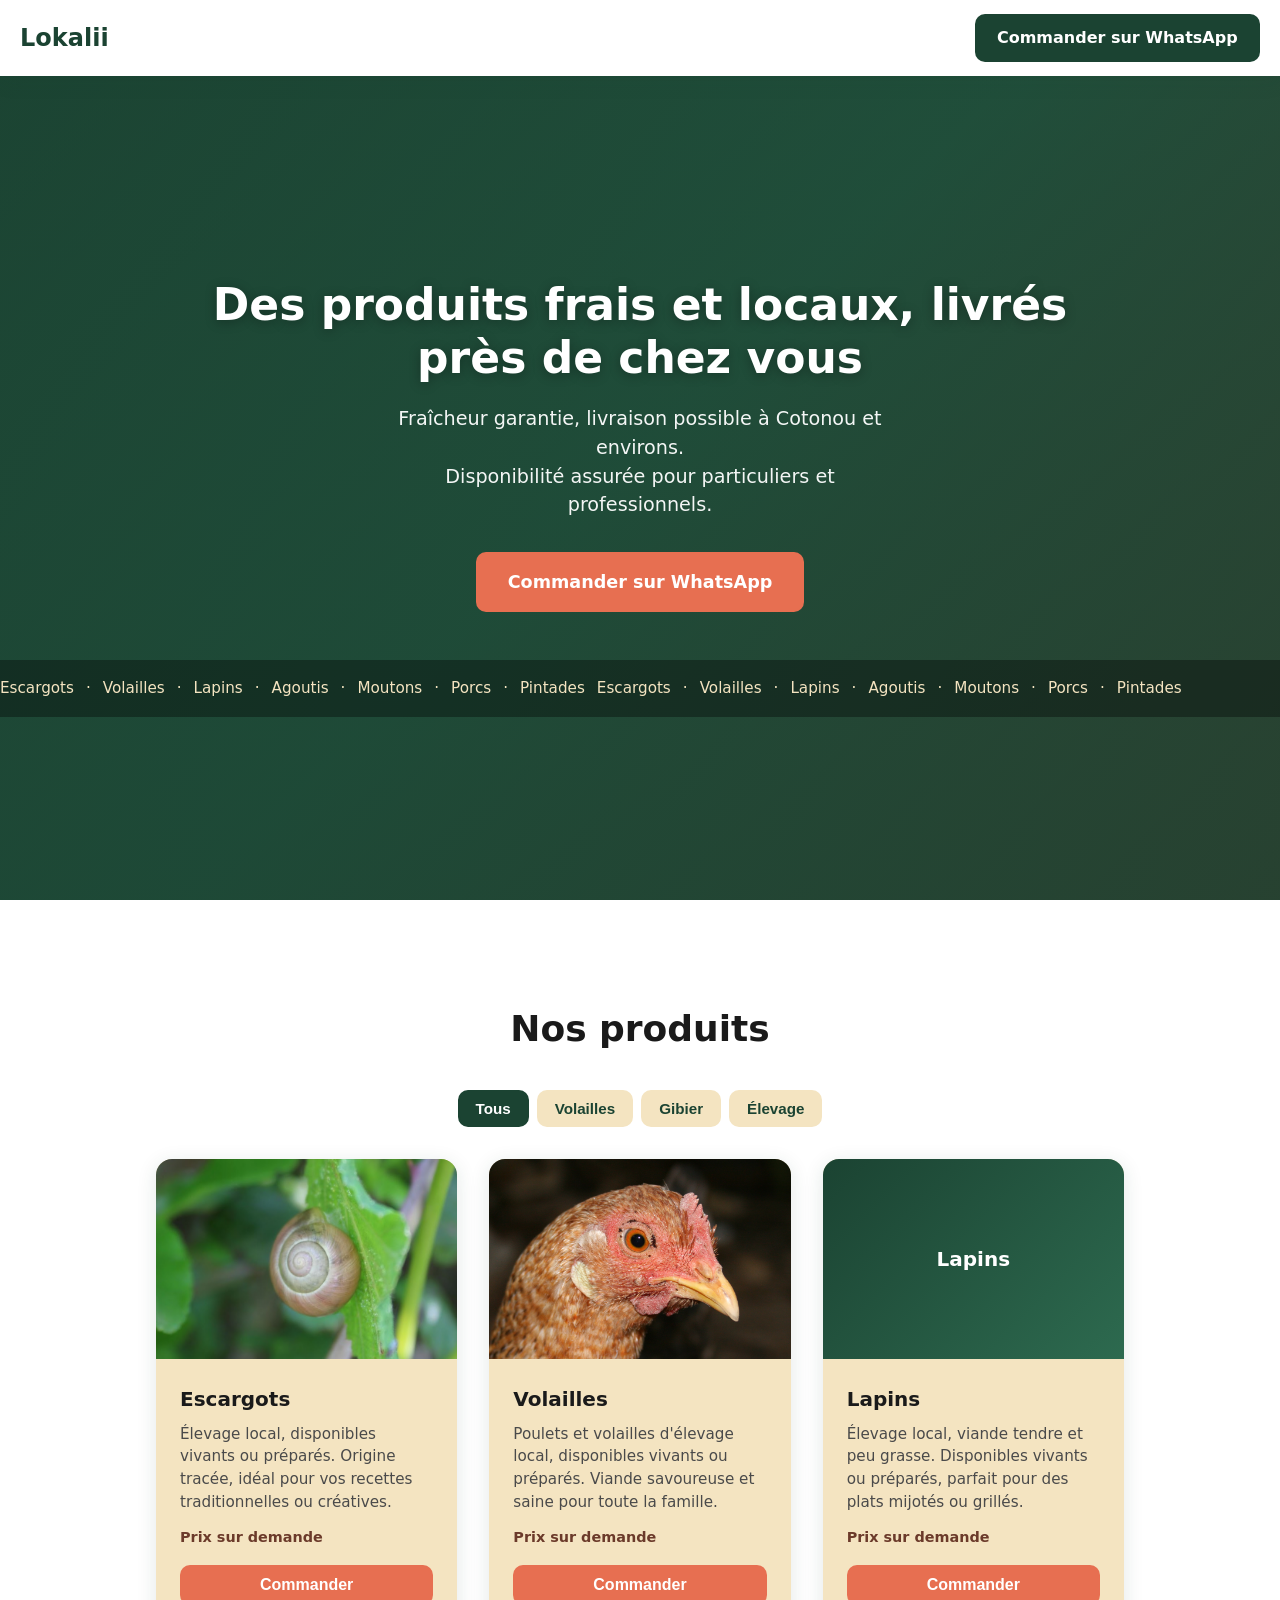
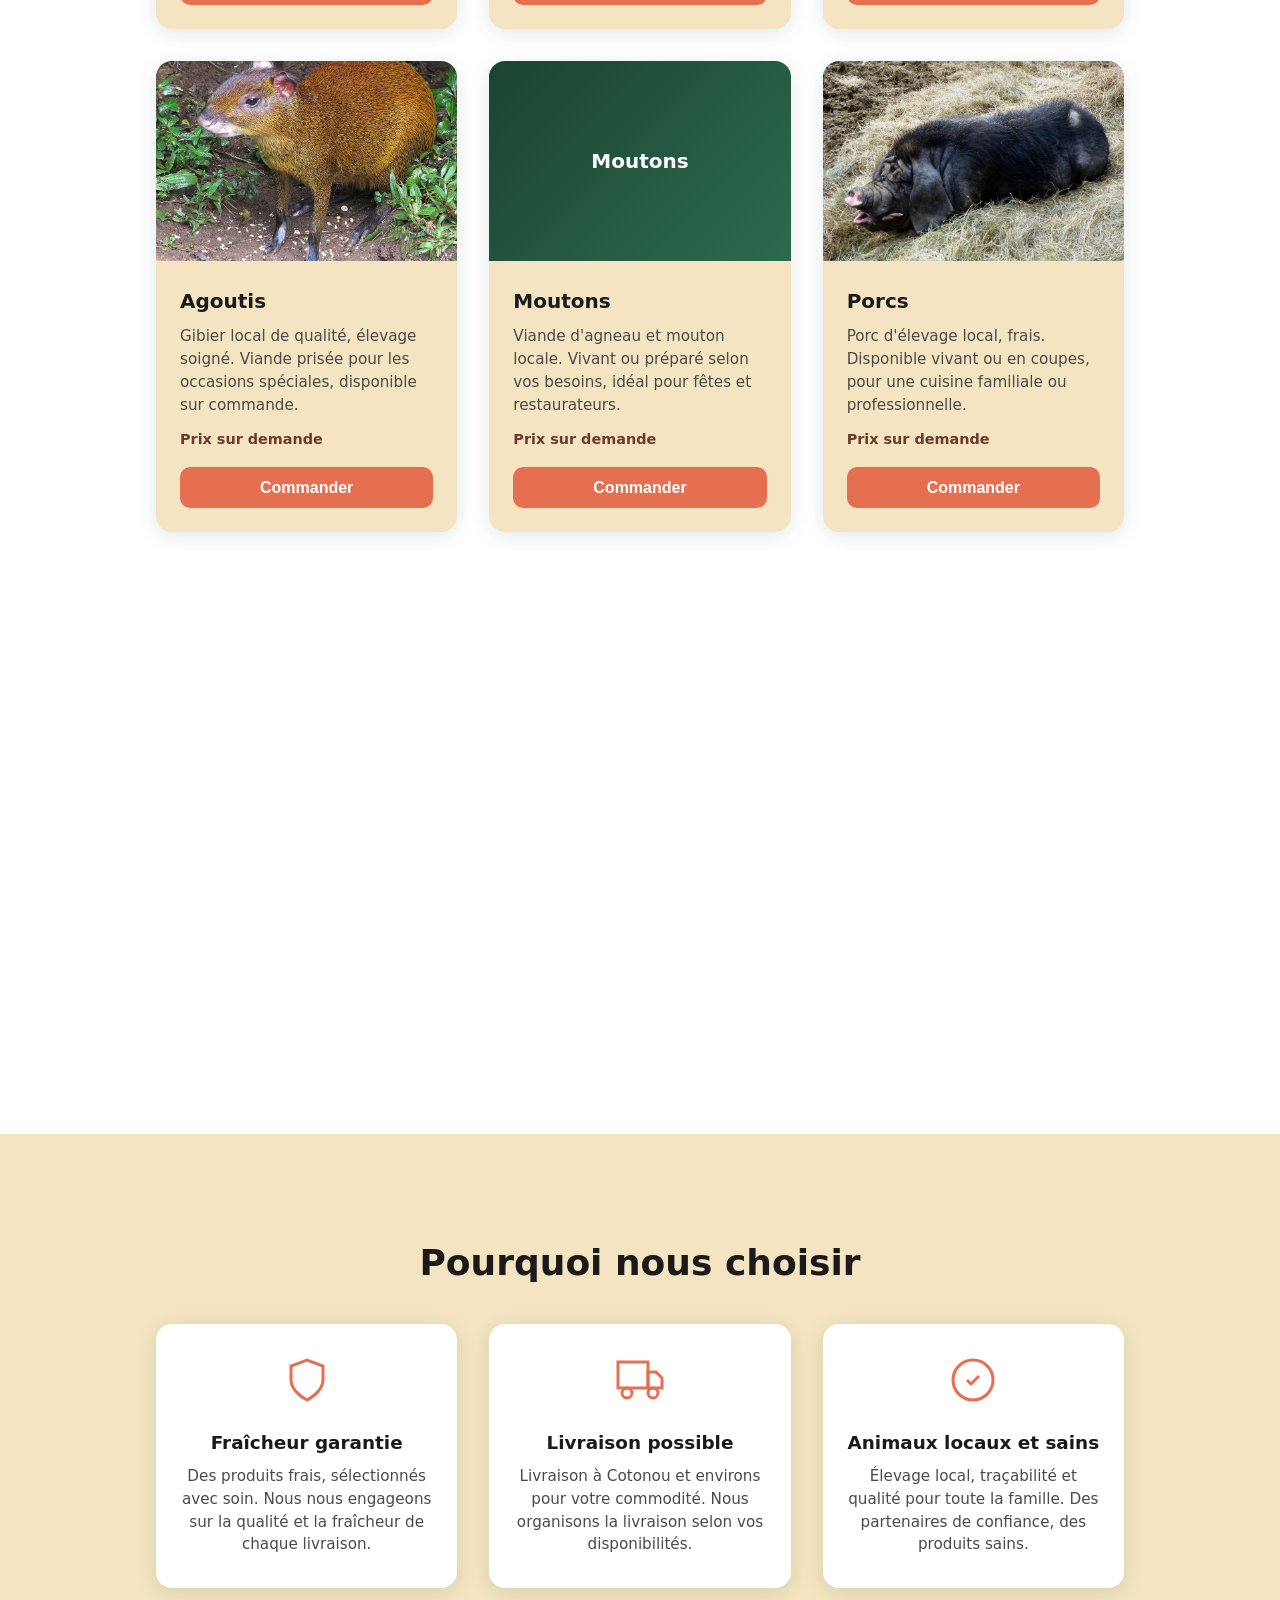
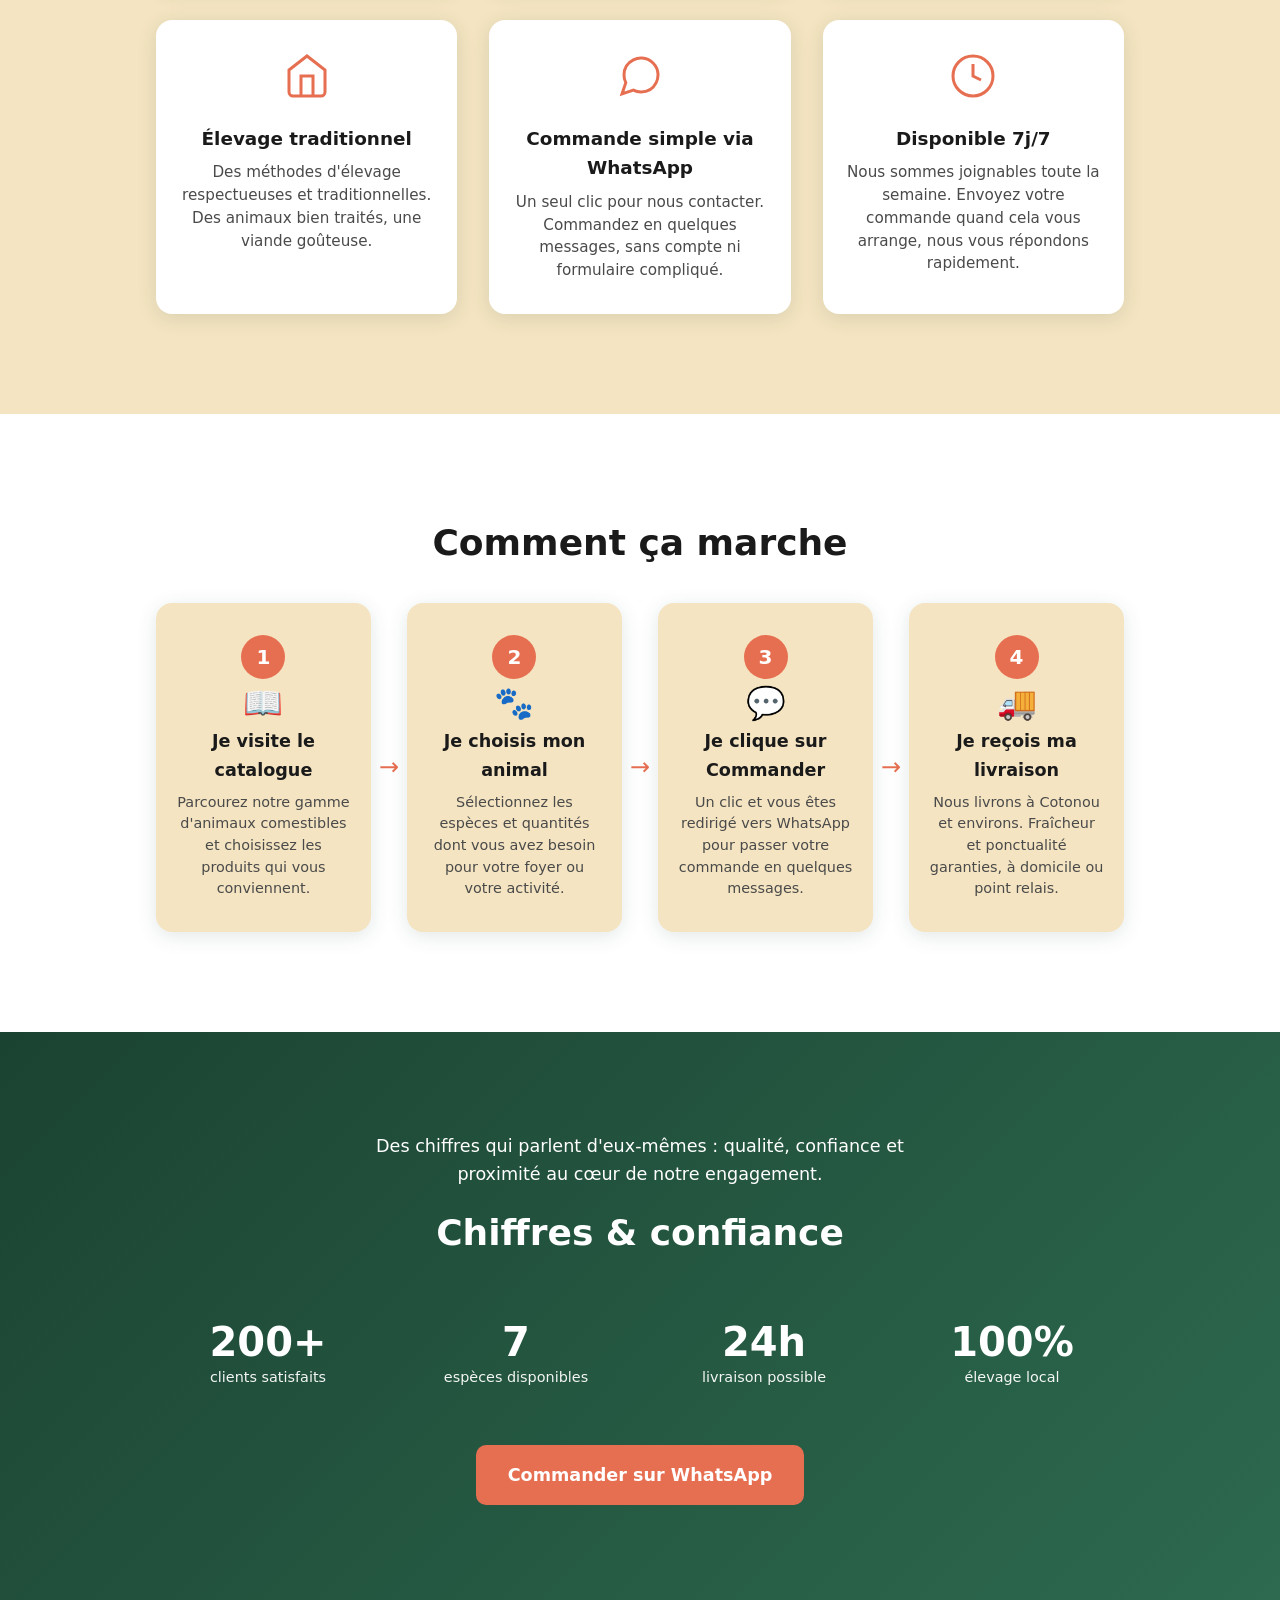
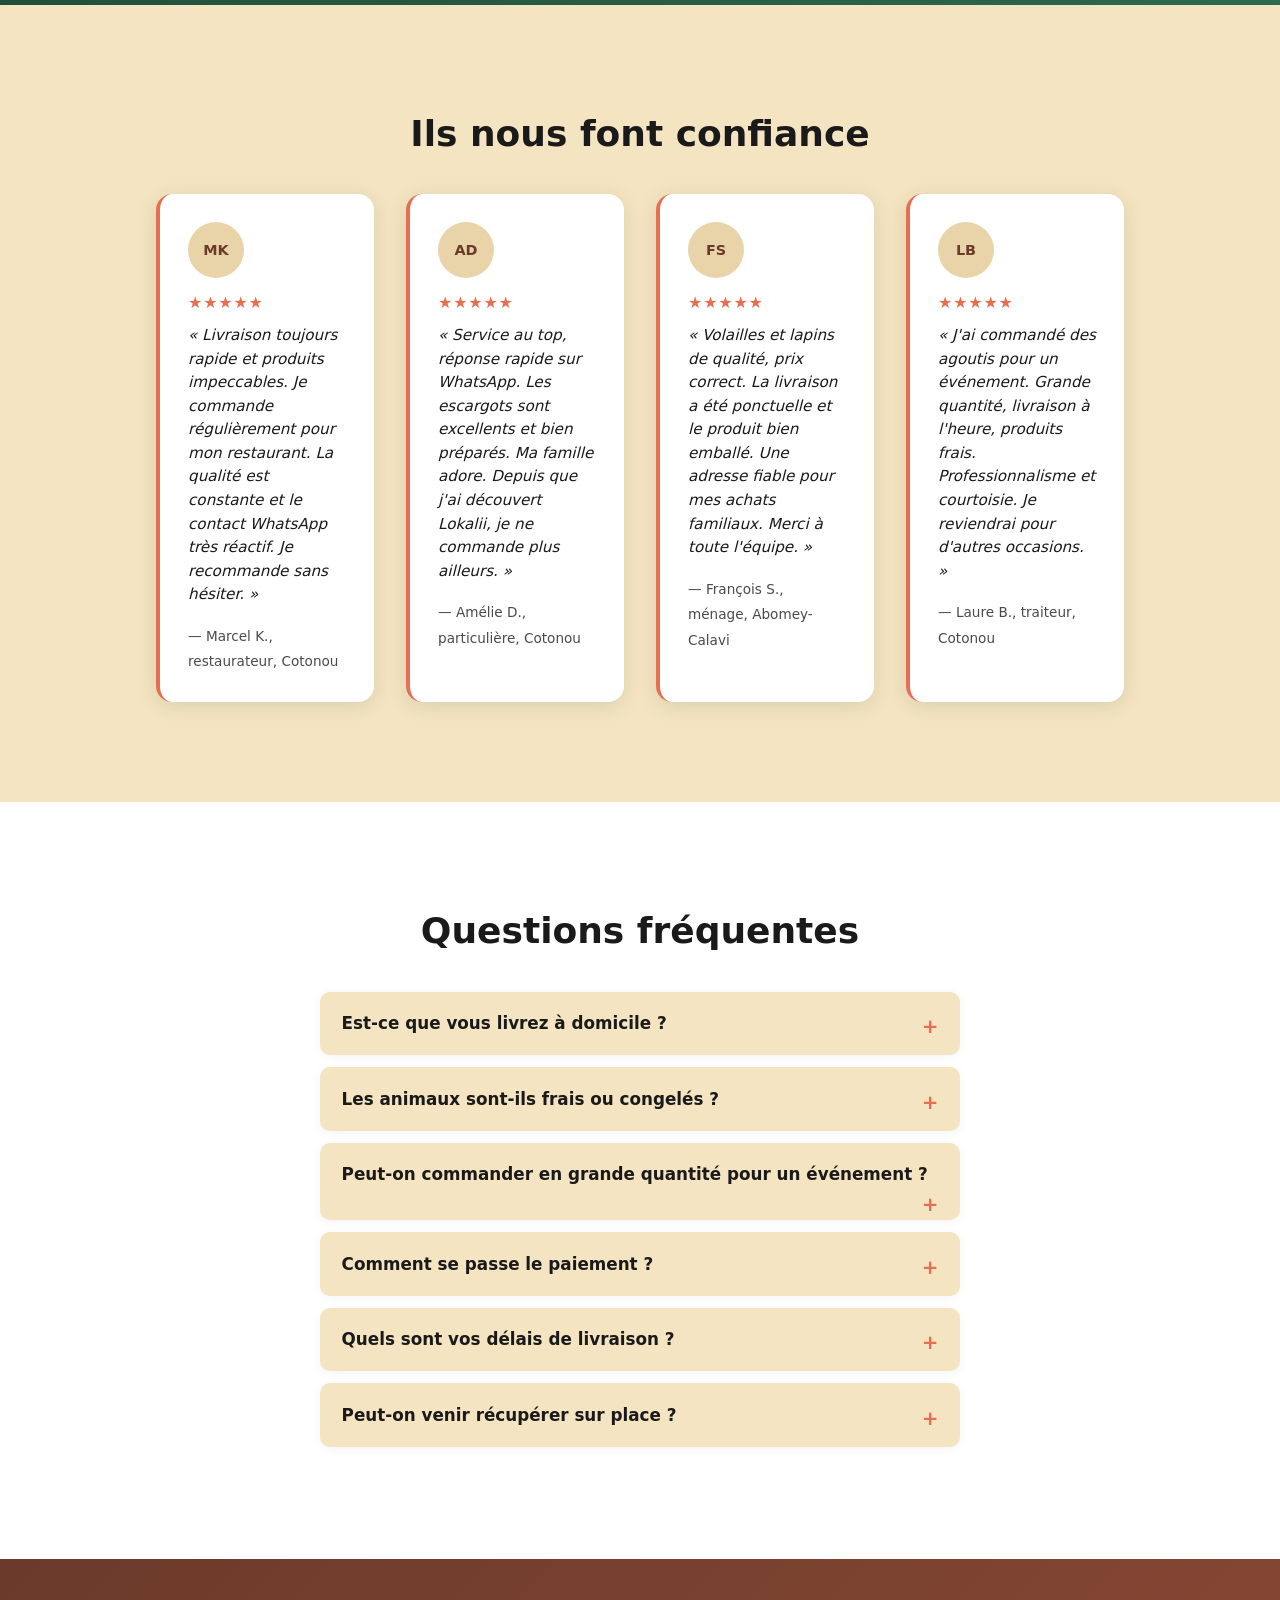
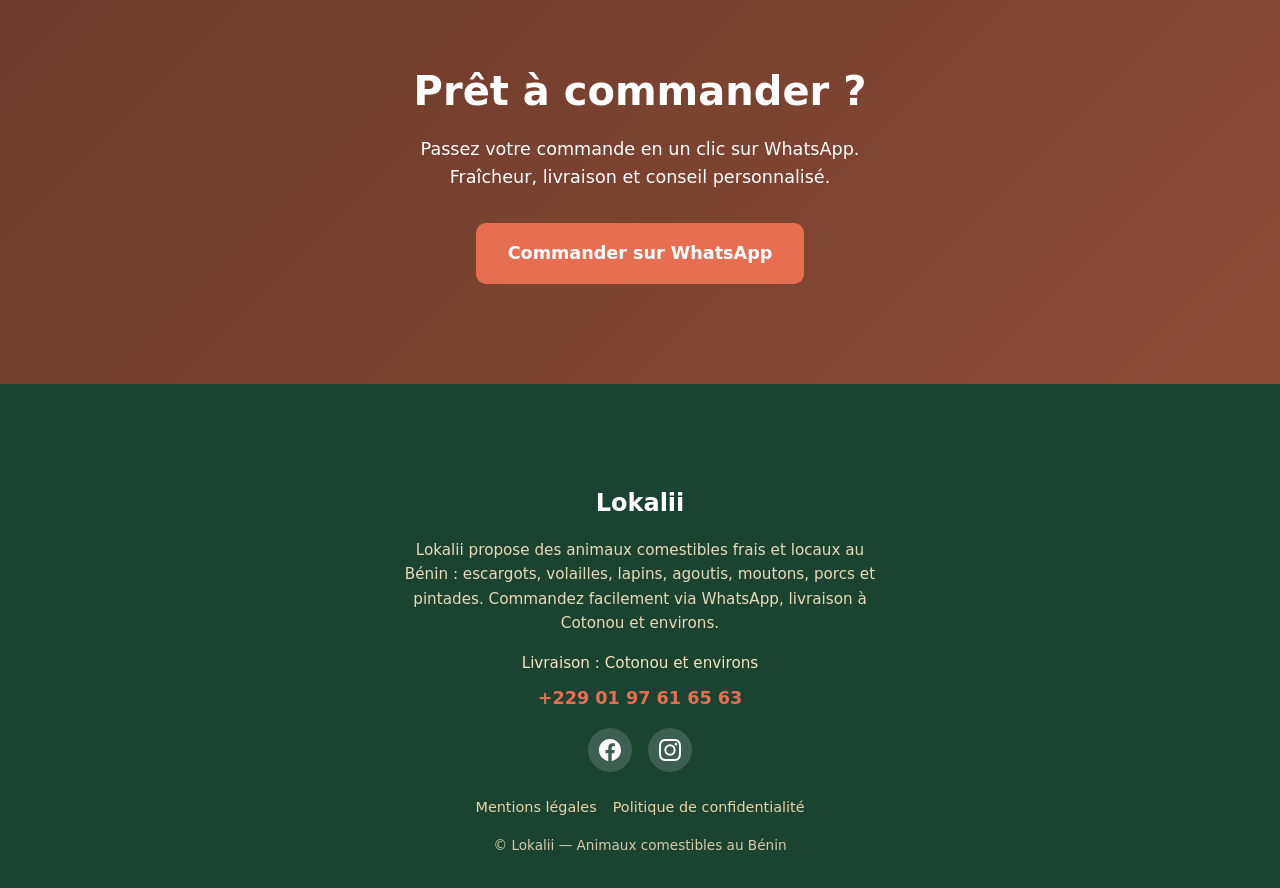
==== index.html @ f052f803 "premier commit" ====
<!DOCTYPE html>
<html lang="fr">
<head>
  <meta charset="UTF-8">
  <meta name="viewport" content="width=device-width, initial-scale=1.0">
  <meta name="description" content="Lokalii — Animaux comestibles frais au Bénin. Escargots, volailles, lapins, agoutis et plus. Livraison Cotonou et environs. Commandez sur WhatsApp.">
  <title>Lokalii — Animaux comestibles au Bénin</title>
  <link rel="stylesheet" href="style.css">
</head>
<body>
  <header class="navbar" id="navbar">
    <a href="index.html" class="navbar__logo">Lokalii</a>
    <a href="#" class="navbar__cta btn btn--whatsapp" id="nav-whatsapp" aria-label="Commander sur WhatsApp">Commander sur WhatsApp</a>
  </header>

  <main>
    <section class="hero" id="hero">
      <div class="hero__bg" aria-hidden="true"></div>
      <div class="hero__overlay"></div>
      <div class="hero__content container">
        <h1 class="hero__title">Des produits frais et locaux, livrés près de chez vous</h1>
        <p class="hero__subtitle">Fraîcheur garantie, livraison possible à Cotonou et environs.<br>Disponibilité assurée pour particuliers et professionnels.</p>
        <a href="#" class="btn btn--primary btn--large" id="hero-whatsapp">Commander sur WhatsApp</a>
      </div>
      <div class="hero__marquee-wrap">
        <div class="hero__marquee" aria-hidden="true">
          <span>Escargots</span><span>·</span><span>Volailles</span><span>·</span><span>Lapins</span><span>·</span><span>Agoutis</span><span>·</span><span>Moutons</span><span>·</span><span>Porcs</span><span>·</span><span>Pintades</span>
          <span>Escargots</span><span>·</span><span>Volailles</span><span>·</span><span>Lapins</span><span>·</span><span>Agoutis</span><span>·</span><span>Moutons</span><span>·</span><span>Porcs</span><span>·</span><span>Pintades</span>
        </div>
      </div>
    </section>

    <section class="products section" id="products">
      <div class="container">
        <h2 class="section-title reveal">Nos produits</h2>
        <div class="products__filters reveal">
          <button type="button" class="products__filter is-active" data-filter="tous">Tous</button>
          <button type="button" class="products__filter" data-filter="volailles">Volailles</button>
          <button type="button" class="products__filter" data-filter="gibier">Gibier</button>
          <button type="button" class="products__filter" data-filter="elevage">Élevage</button>
        </div>
        <div class="products__grid">
          <article class="product-card reveal" data-product="Escargots" data-category="elevage">
            <div class="product-card__img-wrap">
              <img src="images/escargots.jpg" alt="Escargots" class="product-card__img" onerror="this.style.display='none'; this.nextElementSibling?.classList.add('is-visible');">
              <div class="product-card__img-fallback">Escargots</div>
            </div>
            <div class="product-card__body">
              <h3 class="product-card__name">Escargots</h3>
              <p class="product-card__desc">Élevage local, disponibles vivants ou préparés. Origine tracée, idéal pour vos recettes traditionnelles ou créatives.</p>
              <p class="product-card__price">Prix sur demande</p>
              <button type="button" class="btn btn--primary product-card__btn js-commander">Commander</button>
            </div>
          </article>
          <article class="product-card reveal" data-product="Volailles" data-category="volailles">
            <div class="product-card__img-wrap">
              <img src="images/volailles.jpg" alt="Volailles" class="product-card__img" onerror="this.style.display='none'; this.nextElementSibling?.classList.add('is-visible');">
              <div class="product-card__img-fallback">Volailles</div>
            </div>
            <div class="product-card__body">
              <h3 class="product-card__name">Volailles</h3>
              <p class="product-card__desc">Poulets et volailles d'élevage local, disponibles vivants ou préparés. Viande savoureuse et saine pour toute la famille.</p>
              <p class="product-card__price">Prix sur demande</p>
              <button type="button" class="btn btn--primary product-card__btn js-commander">Commander</button>
            </div>
          </article>
          <article class="product-card reveal" data-product="Lapins" data-category="elevage">
            <div class="product-card__img-wrap">
              <img src="images/lapins.jpg" alt="Lapins" class="product-card__img" onerror="this.style.display='none'; this.nextElementSibling?.classList.add('is-visible');">
              <div class="product-card__img-fallback">Lapins</div>
            </div>
            <div class="product-card__body">
              <h3 class="product-card__name">Lapins</h3>
              <p class="product-card__desc">Élevage local, viande tendre et peu grasse. Disponibles vivants ou préparés, parfait pour des plats mijotés ou grillés.</p>
              <p class="product-card__price">Prix sur demande</p>
              <button type="button" class="btn btn--primary product-card__btn js-commander">Commander</button>
            </div>
          </article>
          <article class="product-card reveal" data-product="Agoutis" data-category="gibier">
            <div class="product-card__img-wrap">
              <img src="images/agoutis.jpg" alt="Agoutis" class="product-card__img" onerror="this.style.display='none'; this.nextElementSibling?.classList.add('is-visible');">
              <div class="product-card__img-fallback">Agoutis</div>
            </div>
            <div class="product-card__body">
              <h3 class="product-card__name">Agoutis</h3>
              <p class="product-card__desc">Gibier local de qualité, élevage soigné. Viande prisée pour les occasions spéciales, disponible sur commande.</p>
              <p class="product-card__price">Prix sur demande</p>
              <button type="button" class="btn btn--primary product-card__btn js-commander">Commander</button>
            </div>
          </article>
          <article class="product-card reveal" data-product="Moutons" data-category="elevage">
            <div class="product-card__img-wrap">
              <img src="images/moutons.jpg" alt="Moutons" class="product-card__img" onerror="this.style.display='none'; this.nextElementSibling?.classList.add('is-visible');">
              <div class="product-card__img-fallback">Moutons</div>
            </div>
            <div class="product-card__body">
              <h3 class="product-card__name">Moutons</h3>
              <p class="product-card__desc">Viande d'agneau et mouton locale. Vivant ou préparé selon vos besoins, idéal pour fêtes et restaurateurs.</p>
              <p class="product-card__price">Prix sur demande</p>
              <button type="button" class="btn btn--primary product-card__btn js-commander">Commander</button>
            </div>
          </article>
          <article class="product-card reveal" data-product="Porcs" data-category="elevage">
            <div class="product-card__img-wrap">
              <img src="images/porcs.jpg" alt="Porcs" class="product-card__img" onerror="this.style.display='none'; this.nextElementSibling?.classList.add('is-visible');">
              <div class="product-card__img-fallback">Porcs</div>
            </div>
            <div class="product-card__body">
              <h3 class="product-card__name">Porcs</h3>
              <p class="product-card__desc">Porc d'élevage local, frais. Disponible vivant ou en coupes, pour une cuisine familiale ou professionnelle.</p>
              <p class="product-card__price">Prix sur demande</p>
              <button type="button" class="btn btn--primary product-card__btn js-commander">Commander</button>
            </div>
          </article>
          <article class="product-card reveal" data-product="Pintades" data-category="volailles">
            <div class="product-card__img-wrap">
              <img src="images/pintades.jpg" alt="Pintades" class="product-card__img" onerror="this.style.display='none'; this.nextElementSibling?.classList.add('is-visible');">
              <div class="product-card__img-fallback">Pintades</div>
            </div>
            <div class="product-card__body">
              <h3 class="product-card__name">Pintades</h3>
              <p class="product-card__desc">Pintades locales, viande savoureuse et ferme. Vivantes ou préparées, un régal pour vos repas de fête.</p>
              <p class="product-card__price">Prix sur demande</p>
              <button type="button" class="btn btn--primary product-card__btn js-commander">Commander</button>
            </div>
          </article>
        </div>
      </div>
    </section>

    <section class="why-us section">
      <div class="container">
        <h2 class="section-title reveal">Pourquoi nous choisir</h2>
        <div class="why-us__grid">
          <div class="why-us__item reveal">
            <div class="why-us__icon" aria-hidden="true"><svg xmlns="http://www.w3.org/2000/svg" width="48" height="48" viewBox="0 0 24 24" fill="none" stroke="currentColor" stroke-width="1.5"><path d="M12 22s8-4 8-10V5l-8-3-8 3v7c0 6 8 10 8 10z"/></svg></div>
            <h3 class="why-us__title">Fraîcheur garantie</h3>
            <p class="why-us__text">Des produits frais, sélectionnés avec soin. Nous nous engageons sur la qualité et la fraîcheur de chaque livraison.</p>
          </div>
          <div class="why-us__item reveal">
            <div class="why-us__icon" aria-hidden="true"><svg xmlns="http://www.w3.org/2000/svg" width="48" height="48" viewBox="0 0 24 24" fill="none" stroke="currentColor" stroke-width="1.5"><rect x="1" y="3" width="15" height="13"/><polygon points="16 8 20 8 23 11 23 16 16 16 16 8"/><circle cx="5.5" cy="18.5" r="2.5"/><circle cx="18.5" cy="18.5" r="2.5"/></svg></div>
            <h3 class="why-us__title">Livraison possible</h3>
            <p class="why-us__text">Livraison à Cotonou et environs pour votre commodité. Nous organisons la livraison selon vos disponibilités.</p>
          </div>
          <div class="why-us__item reveal">
            <div class="why-us__icon" aria-hidden="true"><svg xmlns="http://www.w3.org/2000/svg" width="48" height="48" viewBox="0 0 24 24" fill="none" stroke="currentColor" stroke-width="1.5"><path d="M12 22c5.523 0 10-4.477 10-10S17.523 2 12 2 2 6.477 2 12s4.477 10 10 10z"/><path d="m9 12 2 2 4-4"/></svg></div>
            <h3 class="why-us__title">Animaux locaux et sains</h3>
            <p class="why-us__text">Élevage local, traçabilité et qualité pour toute la famille. Des partenaires de confiance, des produits sains.</p>
          </div>
          <div class="why-us__item reveal">
            <div class="why-us__icon" aria-hidden="true"><svg xmlns="http://www.w3.org/2000/svg" width="48" height="48" viewBox="0 0 24 24" fill="none" stroke="currentColor" stroke-width="1.5"><path d="M3 9l9-7 9 7v11a2 2 0 0 1-2 2H5a2 2 0 0 1-2-2z"/><polyline points="9 22 9 12 15 12 15 22"/></svg></div>
            <h3 class="why-us__title">Élevage traditionnel</h3>
            <p class="why-us__text">Des méthodes d'élevage respectueuses et traditionnelles. Des animaux bien traités, une viande goûteuse.</p>
          </div>
          <div class="why-us__item reveal">
            <div class="why-us__icon" aria-hidden="true"><svg xmlns="http://www.w3.org/2000/svg" width="48" height="48" viewBox="0 0 24 24" fill="none" stroke="currentColor" stroke-width="1.5"><path d="M21 11.5a8.38 8.38 0 0 1-.9 3.8 8.5 8.5 0 0 1-7.6 4.7 8.38 8.38 0 0 1-3.8-.9L3 21l1.9-5.7a8.38 8.38 0 0 1-.9-3.8 8.5 8.5 0 0 1 4.7-7.6 8.38 8.38 0 0 1 3.8-.9h.5a8.48 8.48 0 0 1 8 8v.5z"/></svg></div>
            <h3 class="why-us__title">Commande simple via WhatsApp</h3>
            <p class="why-us__text">Un seul clic pour nous contacter. Commandez en quelques messages, sans compte ni formulaire compliqué.</p>
          </div>
          <div class="why-us__item reveal">
            <div class="why-us__icon" aria-hidden="true"><svg xmlns="http://www.w3.org/2000/svg" width="48" height="48" viewBox="0 0 24 24" fill="none" stroke="currentColor" stroke-width="1.5"><circle cx="12" cy="12" r="10"/><polyline points="12 6 12 12 16 14"/></svg></div>
            <h3 class="why-us__title">Disponible 7j/7</h3>
            <p class="why-us__text">Nous sommes joignables toute la semaine. Envoyez votre commande quand cela vous arrange, nous vous répondons rapidement.</p>
          </div>
        </div>
      </div>
    </section>

    <section class="how-it-works section">
      <div class="container">
        <h2 class="section-title reveal">Comment ça marche</h2>
        <div class="how-it-works__track">
          <div class="how-it-works__step reveal">
            <span class="how-it-works__num" aria-hidden="true">1</span>
            <div class="how-it-works__icon" aria-hidden="true">📖</div>
            <h3 class="how-it-works__title">Je visite le catalogue</h3>
            <p class="how-it-works__text">Parcourez notre gamme d'animaux comestibles et choisissez les produits qui vous conviennent.</p>
          </div>
          <span class="how-it-works__arrow" aria-hidden="true">→</span>
          <div class="how-it-works__step reveal">
            <span class="how-it-works__num" aria-hidden="true">2</span>
            <div class="how-it-works__icon" aria-hidden="true">🐾</div>
            <h3 class="how-it-works__title">Je choisis mon animal</h3>
            <p class="how-it-works__text">Sélectionnez les espèces et quantités dont vous avez besoin pour votre foyer ou votre activité.</p>
          </div>
          <span class="how-it-works__arrow" aria-hidden="true">→</span>
          <div class="how-it-works__step reveal">
            <span class="how-it-works__num" aria-hidden="true">3</span>
            <div class="how-it-works__icon" aria-hidden="true">💬</div>
            <h3 class="how-it-works__title">Je clique sur Commander</h3>
            <p class="how-it-works__text">Un clic et vous êtes redirigé vers WhatsApp pour passer votre commande en quelques messages.</p>
          </div>
          <span class="how-it-works__arrow" aria-hidden="true">→</span>
          <div class="how-it-works__step reveal">
            <span class="how-it-works__num" aria-hidden="true">4</span>
            <div class="how-it-works__icon" aria-hidden="true">🚚</div>
            <h3 class="how-it-works__title">Je reçois ma livraison</h3>
            <p class="how-it-works__text">Nous livrons à Cotonou et environs. Fraîcheur et ponctualité garanties, à domicile ou point relais.</p>
          </div>
        </div>
      </div>
    </section>

    <section class="stats section">
      <div class="container">
        <p class="stats__intro reveal">Des chiffres qui parlent d'eux-mêmes : qualité, confiance et proximité au cœur de notre engagement.</p>
        <h2 class="section-title stats__title reveal">Chiffres & confiance</h2>
        <div class="stats__grid">
          <div class="stats__item reveal"><span class="stats__value">200+</span><span class="stats__label">clients satisfaits</span></div>
          <div class="stats__item reveal"><span class="stats__value">7</span><span class="stats__label">espèces disponibles</span></div>
          <div class="stats__item reveal"><span class="stats__value">24h</span><span class="stats__label">livraison possible</span></div>
          <div class="stats__item reveal"><span class="stats__value">100%</span><span class="stats__label">élevage local</span></div>
        </div>
        <div class="stats__cta reveal">
          <a href="#" class="btn btn--primary btn--large" id="stats-whatsapp">Commander sur WhatsApp</a>
        </div>
      </div>
    </section>

    <section class="testimonials section">
      <div class="container">
        <h2 class="section-title reveal">Ils nous font confiance</h2>
        <div class="testimonials__grid">
          <blockquote class="testimonial reveal">
            <div class="testimonial__avatar-wrap"><img src="images/avatar1.jpg" alt="" class="testimonial__avatar" onerror="this.style.display='none'; this.nextElementSibling?.classList.add('is-visible');"><span class="testimonial__avatar-fallback">MK</span></div>
            <div class="testimonial__stars" aria-hidden="true">★★★★★</div>
            <p class="testimonial__text">« Livraison toujours rapide et produits impeccables. Je commande régulièrement pour mon restaurant. La qualité est constante et le contact WhatsApp très réactif. Je recommande sans hésiter. »</p>
            <cite class="testimonial__author">— Marcel K., restaurateur, Cotonou</cite>
          </blockquote>
          <blockquote class="testimonial reveal">
            <div class="testimonial__avatar-wrap"><img src="images/avatar2.jpg" alt="" class="testimonial__avatar" onerror="this.style.display='none'; this.nextElementSibling?.classList.add('is-visible');"><span class="testimonial__avatar-fallback">AD</span></div>
            <div class="testimonial__stars" aria-hidden="true">★★★★★</div>
            <p class="testimonial__text">« Service au top, réponse rapide sur WhatsApp. Les escargots sont excellents et bien préparés. Ma famille adore. Depuis que j'ai découvert Lokalii, je ne commande plus ailleurs. »</p>
            <cite class="testimonial__author">— Amélie D., particulière, Cotonou</cite>
          </blockquote>
          <blockquote class="testimonial reveal">
            <div class="testimonial__avatar-wrap"><img src="images/avatar3.jpg" alt="" class="testimonial__avatar" onerror="this.style.display='none'; this.nextElementSibling?.classList.add('is-visible');"><span class="testimonial__avatar-fallback">FS</span></div>
            <div class="testimonial__stars" aria-hidden="true">★★★★★</div>
            <p class="testimonial__text">« Volailles et lapins de qualité, prix correct. La livraison a été ponctuelle et le produit bien emballé. Une adresse fiable pour mes achats familiaux. Merci à toute l'équipe. »</p>
            <cite class="testimonial__author">— François S., ménage, Abomey-Calavi</cite>
          </blockquote>
          <blockquote class="testimonial reveal">
            <div class="testimonial__avatar-wrap"><img src="images/avatar4.jpg" alt="" class="testimonial__avatar" onerror="this.style.display='none'; this.nextElementSibling?.classList.add('is-visible');"><span class="testimonial__avatar-fallback">LB</span></div>
            <div class="testimonial__stars" aria-hidden="true">★★★★★</div>
            <p class="testimonial__text">« J'ai commandé des agoutis pour un événement. Grande quantité, livraison à l'heure, produits frais. Professionnalisme et courtoisie. Je reviendrai pour d'autres occasions. »</p>
            <cite class="testimonial__author">— Laure B., traiteur, Cotonou</cite>
          </blockquote>
        </div>
      </div>
    </section>

    <section class="faq section">
      <div class="container">
        <h2 class="section-title reveal">Questions fréquentes</h2>
        <div class="faq__list">
          <details class="faq__item reveal">
            <summary class="faq__question">Est-ce que vous livrez à domicile ?</summary>
            <p class="faq__answer">Oui. Nous livrons à domicile à Cotonou et dans les environs. Contactez-nous sur WhatsApp pour vérifier la disponibilité dans votre zone et organiser la livraison selon vos disponibilités.</p>
          </details>
          <details class="faq__item reveal">
            <summary class="faq__question">Les animaux sont-ils frais ou congelés ?</summary>
            <p class="faq__answer">Nous proposons des produits frais. Selon l'espèce et la demande, nous pouvons vous indiquer les modalités (vivant, préparé, frais du jour). Les options vous seront précisées lors de la commande sur WhatsApp.</p>
          </details>
          <details class="faq__item reveal">
            <summary class="faq__question">Peut-on commander en grande quantité pour un événement ?</summary>
            <p class="faq__answer">Oui. Que vous soyez restaurateur, traiteur ou particulier pour un événement, nous pouvons répondre aux commandes en grande quantité. Indiquez-nous la date et vos besoins sur WhatsApp pour que nous organisions la livraison.</p>
          </details>
          <details class="faq__item reveal">
            <summary class="faq__question">Comment se passe le paiement ?</summary>
            <p class="faq__answer">Le paiement se fait à la livraison ou selon un accord pris avec vous (espèces, mobile money, etc.). Nous n'effectuons pas de paiement en ligne. Les modalités vous seront précisées lors de la commande sur WhatsApp.</p>
          </details>
          <details class="faq__item reveal">
            <summary class="faq__question">Quels sont vos délais de livraison ?</summary>
            <p class="faq__answer">Nous visons une livraison sous 24 à 48 h selon la disponibilité des produits et votre zone. Pour les commandes en grande quantité ou espèces spécifiques, nous convenons ensemble du délai sur WhatsApp.</p>
          </details>
          <details class="faq__item reveal">
            <summary class="faq__question">Peut-on venir récupérer sur place ?</summary>
            <p class="faq__answer">Oui, la récupération sur place peut être organisée selon nos disponibilités. Indiquez-nous votre préférence (livraison ou retrait) lors de la commande sur WhatsApp et nous vous confirmerons les modalités.</p>
          </details>
        </div>
      </div>
    </section>

    <section class="cta-final section">
      <div class="container">
        <h2 class="cta-final__title reveal">Prêt à commander ?</h2>
        <p class="cta-final__subtitle reveal">Passez votre commande en un clic sur WhatsApp. Fraîcheur, livraison et conseil personnalisé.</p>
        <a href="#" class="btn btn--primary btn--large cta-final__btn" id="cta-final-whatsapp">Commander sur WhatsApp</a>
      </div>
    </section>
  </main>

  <footer class="footer">
    <div class="container">
      <a href="index.html" class="footer__logo">Lokalii</a>
      <p class="footer__desc">Lokalii propose des animaux comestibles frais et locaux au Bénin : escargots, volailles, lapins, agoutis, moutons, porcs et pintades. Commandez facilement via WhatsApp, livraison à Cotonou et environs.</p>
      <p class="footer__zone">Livraison : Cotonou et environs</p>
      <a href="#" class="footer__phone js-whatsapp-link" data-phone="2290197616563" data-message="">+229 01 97 61 65 63</a>
      <div class="footer__social">
        <a href="[FACEBOOK_LINK]" target="_blank" rel="noopener noreferrer" class="footer__social-link" aria-label="Facebook">
          <svg width="22" height="22" viewBox="0 0 24 24" fill="currentColor" aria-hidden="true"><path d="M24 12.073c0-6.627-5.373-12-12-12s-12 5.373-12 12c0 5.99 4.388 10.954 10.125 11.854v-8.385H7.078v-3.47h3.047V9.43c0-3.007 1.792-4.669 4.533-4.669 1.312 0 2.686.235 2.686.235v2.953H15.83c-1.491 0-1.956.925-1.956 1.874v2.25h3.328l-.532 3.47h-2.796v8.385C19.612 23.027 24 18.062 24 12.073z"/></svg>
        </a>
        <a href="[INSTAGRAM_LINK]" target="_blank" rel="noopener noreferrer" class="footer__social-link" aria-label="Instagram">
          <svg width="22" height="22" viewBox="0 0 24 24" fill="currentColor" aria-hidden="true"><path d="M12 2.163c3.204 0 3.584.012 4.85.07 3.252.148 4.771 1.691 4.919 4.919.058 1.265.069 1.645.069 4.849 0 3.205-.012 3.584-.069 4.849-.149 3.225-1.664 4.771-4.919 4.919-1.266.058-1.644.07-4.85.07-3.204 0-3.584-.012-4.849-.07-3.26-.149-4.771-1.699-4.919-4.92-.058-1.265-.07-1.644-.07-4.849 0-3.204.013-3.583.07-4.849.149-3.227 1.664-4.771 4.919-4.919 1.266-.057 1.645-.069 4.849-.069zM12 0C8.741 0 8.333.014 7.053.072 2.695.272.273 2.69.073 7.052.014 8.333 0 8.741 0 12c0 3.259.014 3.668.072 4.948.2 4.358 2.618 6.78 6.98 6.98C8.333 23.986 8.741 24 12 24c3.259 0 3.668-.014 4.948-.072 4.354-.2 6.782-2.618 6.979-6.98.059-1.28.073-1.689.073-4.948 0-3.259-.014-3.667-.072-4.947-.196-4.354-2.617-6.78-6.979-6.98C15.668.014 15.259 0 12 0zm0 5.838a6.162 6.162 0 100 12.324 6.162 6.162 0 000-12.324zM12 16a4 4 0 110-8 4 4 0 010 8zm6.406-11.845a1.44 1.44 0 100 2.881 1.44 1.44 0 000-2.881z"/></svg>
        </a>
      </div>
      <nav class="footer__legal">
        <a href="mentions-legales.html">Mentions légales</a>
        <a href="politique-confidentialite.html">Politique de confidentialité</a>
      </nav>
      <p class="footer__copy">&copy; Lokalii — Animaux comestibles au Bénin</p>
    </div>
  </footer>

  <a href="#" class="whatsapp-float js-whatsapp-float" id="whatsapp-float" aria-label="Ouvrir WhatsApp">WhatsApp</a>

  <script src="script.js"></script>
</body>
</html>
---- style.css ----
/* ===== Variables & reset ===== */
:root {
  --green: #1B4332;
  --green-light: #2d6a4f;
  --orange: #E76F51;
  --orange-dark: #c55a3e;
  --cream: #F4E4C1;
  --cream-dark: #e8d4a8;
  --brown: #6B3A2A;
  --brown-light: #8b4a36;
  --text: #1a1a1a;
  --text-muted: #4a4a4a;
  --white: #fff;
  --shadow: 0 4px 20px rgba(27, 67, 50, 0.12);
  --shadow-hover: 0 8px 30px rgba(27, 67, 50, 0.18);
  --radius: 10px;
  --radius-lg: 16px;
  --container: min(100% - 2rem, 1000px);
  --nav-height: 64px;
  --section-padding: 100px;
}

*,
*::before,
*::after {
  box-sizing: border-box;
}

html {
  scroll-behavior: smooth;
}

body {
  margin: 0;
  font-family: system-ui, -apple-system, "Segoe UI", Roboto, sans-serif;
  font-size: 1rem;
  line-height: 1.6;
  color: var(--text);
  background: var(--cream);
}

img {
  max-width: 100%;
  height: auto;
  display: block;
}

a {
  color: var(--green);
  text-decoration: none;
}

a:focus-visible,
button:focus-visible {
  outline: 2px solid var(--orange);
  outline-offset: 2px;
}

/* ===== Layout ===== */
.container {
  width: var(--container);
  margin-inline: auto;
  padding-inline: 1rem;
}

.section {
  padding-top: var(--section-padding);
  padding-bottom: var(--section-padding);
}

.section-title {
  margin: 0 0 2rem;
  font-size: clamp(1.75rem, 4vw, 2.25rem);
  font-weight: 700;
  color: var(--text);
  text-align: center;
}

/* ===== Reveal animation ===== */
.reveal {
  opacity: 0;
  transform: translateY(28px);
  transition: opacity 0.6s ease-out, transform 0.6s ease-out;
}

.reveal.is-visible {
  opacity: 1;
  transform: translateY(0);
}

/* ===== Navbar ===== */
.navbar {
  position: fixed;
  top: 0;
  left: 0;
  right: 0;
  z-index: 1000;
  display: flex;
  align-items: center;
  justify-content: space-between;
  padding: 0.875rem 1.25rem;
  background: var(--white);
  box-shadow: var(--shadow);
}

.navbar__logo {
  font-size: 1.5rem;
  font-weight: 700;
  color: var(--green);
}

.navbar__cta {
  padding: 0.6rem 1rem;
  font-size: 0.95rem;
  font-weight: 600;
  border-radius: var(--radius);
  white-space: nowrap;
}

/* ===== Buttons ===== */
.btn {
  display: inline-flex;
  align-items: center;
  justify-content: center;
  padding: 0.7rem 1.4rem;
  font-size: 1rem;
  font-weight: 600;
  border: none;
  border-radius: var(--radius);
  cursor: pointer;
  transition: background 0.2s, transform 0.15s;
}

.btn--primary {
  background: var(--orange);
  color: var(--white);
}

.btn--primary:hover {
  background: var(--orange-dark);
}

.btn--primary:active {
  transform: scale(0.98);
}

.btn--whatsapp {
  background: var(--green);
  color: var(--white);
}

.btn--whatsapp:hover {
  background: var(--green-light);
}

.btn--large {
  padding: 1rem 2rem;
  font-size: 1.1rem;
}

/* ===== Hero ===== */
.hero {
  position: relative;
  min-height: 100vh;
  display: flex;
  flex-direction: column;
  justify-content: center;
  align-items: center;
  padding-top: var(--nav-height);
  padding-bottom: 0;
  text-align: center;
  overflow: hidden;
}

.hero__bg {
  position: absolute;
  inset: 0;
  background: linear-gradient(135deg, var(--green) 0%, var(--green-light) 50%, var(--brown) 100%);
  background-size: cover;
  background-position: center;
}

/* Optionnel : décommentez quand hero.jpg est ajouté dans images/
.hero__bg::after {
  content: "";
  position: absolute;
  inset: 0;
  background: url("images/hero.jpg") center/cover no-repeat;
  opacity: 0.25;
}
*/

.hero__overlay {
  position: absolute;
  inset: 0;
  background: linear-gradient(180deg, rgba(27, 67, 50, 0.7) 0%, rgba(27, 67, 50, 0.85) 100%);
}

.hero__content {
  position: relative;
  z-index: 1;
  padding: 2rem 1rem 3rem;
}

.hero__title {
  margin: 0 0 1.25rem;
  font-size: clamp(1.75rem, 5vw, 2.75rem);
  font-weight: 700;
  color: var(--white);
  line-height: 1.2;
  text-shadow: 0 2px 12px rgba(0, 0, 0, 0.3);
}

.hero__subtitle {
  margin: 0 0 2rem;
  font-size: clamp(1rem, 2.5vw, 1.2rem);
  color: rgba(255, 255, 255, 0.95);
  line-height: 1.5;
  max-width: 520px;
  margin-inline: auto;
}

.hero .btn--large {
  margin: 0;
}

.hero__marquee-wrap {
  position: relative;
  z-index: 1;
  width: 100%;
  padding: 1rem 0;
  background: rgba(0, 0, 0, 0.35);
  overflow: hidden;
}

.hero__marquee {
  display: flex;
  align-items: center;
  gap: 0.75rem;
  animation: marquee 25s linear infinite;
  white-space: nowrap;
}

.hero__marquee span {
  color: var(--cream);
  font-size: 0.95rem;
  font-weight: 500;
}

@keyframes marquee {
  0% { transform: translateX(0); }
  100% { transform: translateX(-50%); }
}

/* ===== Products ===== */
.products {
  background: var(--white);
}

.products__filters {
  display: flex;
  flex-wrap: wrap;
  justify-content: center;
  gap: 0.5rem;
  margin-bottom: 2rem;
}

.products__filter {
  padding: 0.5rem 1rem;
  font-size: 0.95rem;
  font-weight: 600;
  color: var(--green);
  background: var(--cream);
  border: 2px solid transparent;
  border-radius: var(--radius);
  cursor: pointer;
  transition: background 0.2s, border-color 0.2s;
}

.products__filter:hover {
  background: var(--cream-dark);
}

.products__filter.is-active {
  background: var(--green);
  color: var(--white);
  border-color: var(--green);
}

.products__grid {
  display: grid;
  grid-template-columns: 1fr;
  gap: 1.75rem;
}

@media (min-width: 480px) {
  .products__grid {
    grid-template-columns: repeat(2, 1fr);
  }
}

@media (min-width: 768px) {
  .products__grid {
    grid-template-columns: repeat(3, 1fr);
    gap: 2rem;
  }
}

.product-card {
  background: var(--cream);
  border-radius: var(--radius-lg);
  overflow: hidden;
  box-shadow: var(--shadow);
  transition: box-shadow 0.3s, transform 0.2s;
}

.product-card:hover {
  box-shadow: var(--shadow-hover);
  transform: translateY(-2px);
}

.product-card.is-hidden {
  display: none;
}

.product-card__img-wrap {
  position: relative;
  height: 200px;
  background: linear-gradient(135deg, var(--green) 0%, var(--green-light) 100%);
  overflow: hidden;
}

.product-card__img {
  width: 100%;
  height: 100%;
  object-fit: cover;
}

.product-card__img-fallback {
  position: absolute;
  inset: 0;
  display: none;
  align-items: center;
  justify-content: center;
  color: var(--white);
  font-size: 1.25rem;
  font-weight: 700;
}

.product-card__img-fallback.is-visible {
  display: flex;
}

.product-card__body {
  padding: 1.5rem;
}

.product-card__name {
  margin: 0 0 0.5rem;
  font-size: 1.25rem;
  font-weight: 700;
  color: var(--text);
}

.product-card__desc {
  margin: 0 0 0.75rem;
  font-size: 0.95rem;
  color: var(--text-muted);
  line-height: 1.5;
}

.product-card__price {
  margin: 0 0 1rem;
  font-size: 0.9rem;
  font-weight: 600;
  color: var(--brown);
}

.product-card__btn {
  width: 100%;
}

/* ===== Why us ===== */
.why-us {
  background: var(--cream);
}

.why-us__grid {
  display: grid;
  grid-template-columns: 1fr;
  gap: 1.5rem;
}

@media (min-width: 500px) {
  .why-us__grid {
    grid-template-columns: repeat(2, 1fr);
  }
}

@media (min-width: 900px) {
  .why-us__grid {
    grid-template-columns: repeat(3, 1fr);
    gap: 2rem;
  }
}

.why-us__item {
  text-align: center;
  padding: 2rem 1.25rem;
  background: var(--white);
  border-radius: var(--radius-lg);
  box-shadow: var(--shadow);
  transition: transform 0.2s;
}

.why-us__item:hover {
  transform: translateY(-4px);
}

.why-us__icon {
  margin: 0 auto 1rem;
  color: var(--orange);
}

.why-us__icon svg {
  margin: 0 auto;
}

.why-us__title {
  margin: 0 0 0.5rem;
  font-size: 1.15rem;
  font-weight: 700;
  color: var(--text);
}

.why-us__text {
  margin: 0;
  font-size: 0.95rem;
  color: var(--text-muted);
  line-height: 1.5;
}

/* ===== How it works ===== */
.how-it-works {
  background: var(--white);
}

.how-it-works__track {
  display: flex;
  flex-wrap: wrap;
  align-items: flex-start;
  justify-content: center;
  gap: 0.75rem 1rem;
}

@media (min-width: 900px) {
  .how-it-works__track {
    flex-wrap: nowrap;
    gap: 0;
  }
}

.how-it-works__step {
  flex: 1 1 100%;
  max-width: 260px;
  text-align: center;
  padding: 2rem 1.25rem;
  background: var(--cream);
  border-radius: var(--radius-lg);
  box-shadow: var(--shadow);
}

@media (min-width: 900px) {
  .how-it-works__step {
    flex: 1 1 0;
    max-width: none;
  }
}

.how-it-works__num {
  display: inline-flex;
  align-items: center;
  justify-content: center;
  width: 2.75rem;
  height: 2.75rem;
  margin-bottom: 0.5rem;
  font-size: 1.25rem;
  font-weight: 700;
  color: var(--white);
  background: var(--orange);
  border-radius: 50%;
}

.how-it-works__icon {
  font-size: 2rem;
  margin-bottom: 0.5rem;
  line-height: 1;
}

.how-it-works__title {
  margin: 0 0 0.5rem;
  font-size: 1.1rem;
  font-weight: 700;
  color: var(--text);
}

.how-it-works__text {
  margin: 0;
  font-size: 0.9rem;
  color: var(--text-muted);
  line-height: 1.5;
}

.how-it-works__arrow {
  display: none;
  font-size: 1.5rem;
  color: var(--orange);
  align-self: center;
}

@media (min-width: 900px) {
  .how-it-works__arrow {
    display: block;
    flex-shrink: 0;
    padding: 0 0.5rem;
  }
}

/* ===== Stats ===== */
.stats {
  background: linear-gradient(135deg, var(--green) 0%, var(--green-light) 100%);
  color: var(--white);
}

.stats__intro {
  text-align: center;
  font-size: 1.1rem;
  max-width: 560px;
  margin: 0 auto 1rem;
  opacity: 0.95;
}

.stats__title {
  color: var(--white);
  margin-bottom: 2rem;
}

.stats__grid {
  display: grid;
  grid-template-columns: repeat(2, 1fr);
  gap: 1.5rem;
  margin-bottom: 2rem;
}

@media (min-width: 480px) {
  .stats__grid {
    grid-template-columns: repeat(4, 1fr);
  }
}

.stats__item {
  text-align: center;
  padding: 1.5rem 0.5rem;
}

.stats__value {
  display: block;
  font-size: clamp(1.75rem, 4vw, 2.5rem);
  font-weight: 700;
  line-height: 1.2;
}

.stats__label {
  display: block;
  font-size: 0.9rem;
  opacity: 0.95;
}

.stats__cta {
  text-align: center;
}

.stats__cta .btn {
  background: var(--orange);
  color: var(--white);
}

.stats__cta .btn:hover {
  background: var(--orange-dark);
}

/* ===== Testimonials ===== */
.testimonials {
  background: var(--cream);
}

.testimonials__grid {
  display: grid;
  grid-template-columns: 1fr;
  gap: 2rem;
}

@media (min-width: 600px) {
  .testimonials__grid {
    grid-template-columns: repeat(2, 1fr);
  }
}

@media (min-width: 900px) {
  .testimonials__grid {
    grid-template-columns: repeat(4, 1fr);
  }
}

.testimonial {
  margin: 0;
  padding: 1.75rem;
  background: var(--white);
  border-radius: var(--radius-lg);
  border-left: 4px solid var(--orange);
  box-shadow: var(--shadow);
}

.testimonial__avatar-wrap {
  position: relative;
  width: 56px;
  height: 56px;
  margin-bottom: 0.75rem;
  border-radius: 50%;
  overflow: hidden;
  background: var(--cream-dark);
}

.testimonial__avatar {
  width: 100%;
  height: 100%;
  object-fit: cover;
}

.testimonial__avatar-fallback {
  position: absolute;
  inset: 0;
  display: none;
  align-items: center;
  justify-content: center;
  font-size: 0.9rem;
  font-weight: 700;
  color: var(--brown);
}

.testimonial__avatar-fallback.is-visible {
  display: flex;
}

.testimonial__stars {
  color: var(--orange);
  font-size: 1rem;
  letter-spacing: 0.05em;
  margin-bottom: 0.5rem;
}

.testimonial__text {
  margin: 0 0 1rem;
  font-size: 0.95rem;
  font-style: italic;
  color: var(--text);
  line-height: 1.55;
}

.testimonial__author {
  font-size: 0.85rem;
  color: var(--text-muted);
  font-style: normal;
}

/* ===== FAQ ===== */
.faq {
  background: var(--white);
}

.faq__list {
  max-width: 40rem;
  margin: 0 auto;
}

.faq__item {
  margin-bottom: 0.75rem;
  background: var(--cream);
  border-radius: var(--radius);
  box-shadow: 0 2px 8px rgba(27, 67, 50, 0.06);
  overflow: hidden;
  transition: box-shadow 0.2s;
}

.faq__item:hover {
  box-shadow: var(--shadow);
}

.faq__question {
  padding: 1.15rem 1.35rem;
  font-size: 1.05rem;
  font-weight: 600;
  color: var(--text);
  cursor: pointer;
  list-style: none;
}

.faq__question::-webkit-details-marker {
  display: none;
}

.faq__question::after {
  content: "+";
  float: right;
  font-weight: 700;
  color: var(--orange);
  font-size: 1.25rem;
}

.faq__item[open] .faq__question::after {
  content: "−";
}

.faq__answer {
  margin: 0;
  padding: 0 1.35rem 1.15rem;
  font-size: 0.98rem;
  color: var(--text-muted);
  line-height: 1.6;
  border-top: 1px solid var(--cream-dark);
}

/* ===== CTA final ===== */
.cta-final {
  background: linear-gradient(135deg, var(--brown) 0%, var(--brown-light) 100%);
  color: var(--white);
  text-align: center;
}

.cta-final__title {
  margin: 0 0 0.75rem;
  font-size: clamp(1.75rem, 4vw, 2.5rem);
  font-weight: 700;
  color: var(--white);
}

.cta-final__subtitle {
  margin: 0 auto 2rem;
  font-size: 1.1rem;
  opacity: 0.95;
  max-width: 480px;
}

.cta-final__btn {
  margin: 0;
}

/* ===== Footer ===== */
.footer {
  padding: var(--section-padding) 0 2rem;
  background: var(--green);
  color: var(--cream);
  text-align: center;
}

.footer__logo {
  display: inline-block;
  font-size: 1.5rem;
  font-weight: 700;
  color: var(--white);
  margin-bottom: 1rem;
}

.footer__desc {
  max-width: 480px;
  margin: 0 auto 1rem;
  font-size: 0.95rem;
  line-height: 1.6;
  opacity: 0.95;
}

.footer__zone {
  margin: 0 0 0.5rem;
  font-size: 0.95rem;
}

.footer__phone {
  display: inline-block;
  font-size: 1.1rem;
  font-weight: 700;
  color: var(--orange);
  margin-bottom: 1rem;
}

.footer__phone:hover {
  color: var(--cream);
  text-decoration: underline;
}

.footer__social {
  display: flex;
  justify-content: center;
  gap: 1rem;
  margin-bottom: 1.5rem;
}

.footer__social-link {
  display: inline-flex;
  align-items: center;
  justify-content: center;
  width: 44px;
  height: 44px;
  background: rgba(255, 255, 255, 0.15);
  border-radius: 50%;
  color: var(--white);
  font-size: 1.25rem;
  transition: background 0.2s;
}

.footer__social-link:hover {
  background: var(--orange);
}

.footer__social-link svg {
  flex-shrink: 0;
}

.footer__legal {
  display: flex;
  flex-wrap: wrap;
  justify-content: center;
  gap: 1rem;
  margin-bottom: 1rem;
  font-size: 0.9rem;
}

.footer__legal a {
  color: var(--cream-dark);
}

.footer__legal a:hover {
  color: var(--white);
}

.footer__copy {
  margin: 0;
  font-size: 0.85rem;
  opacity: 0.85;
}

/* ===== Floating WhatsApp ===== */
.whatsapp-float {
  position: fixed;
  bottom: 1.25rem;
  right: 1.25rem;
  z-index: 999;
  display: none;
  padding: 0.75rem 1.25rem;
  background: var(--green);
  color: var(--white);
  font-weight: 600;
  font-size: 0.95rem;
  border-radius: 50px;
  box-shadow: var(--shadow-hover);
  transition: background 0.2s, transform 0.15s;
}

.whatsapp-float:hover {
  background: var(--green-light);
  color: var(--white);
  transform: scale(1.05);
}

@media (max-width: 768px) {
  .whatsapp-float {
    display: inline-flex;
    align-items: center;
    justify-content: center;
  }
}
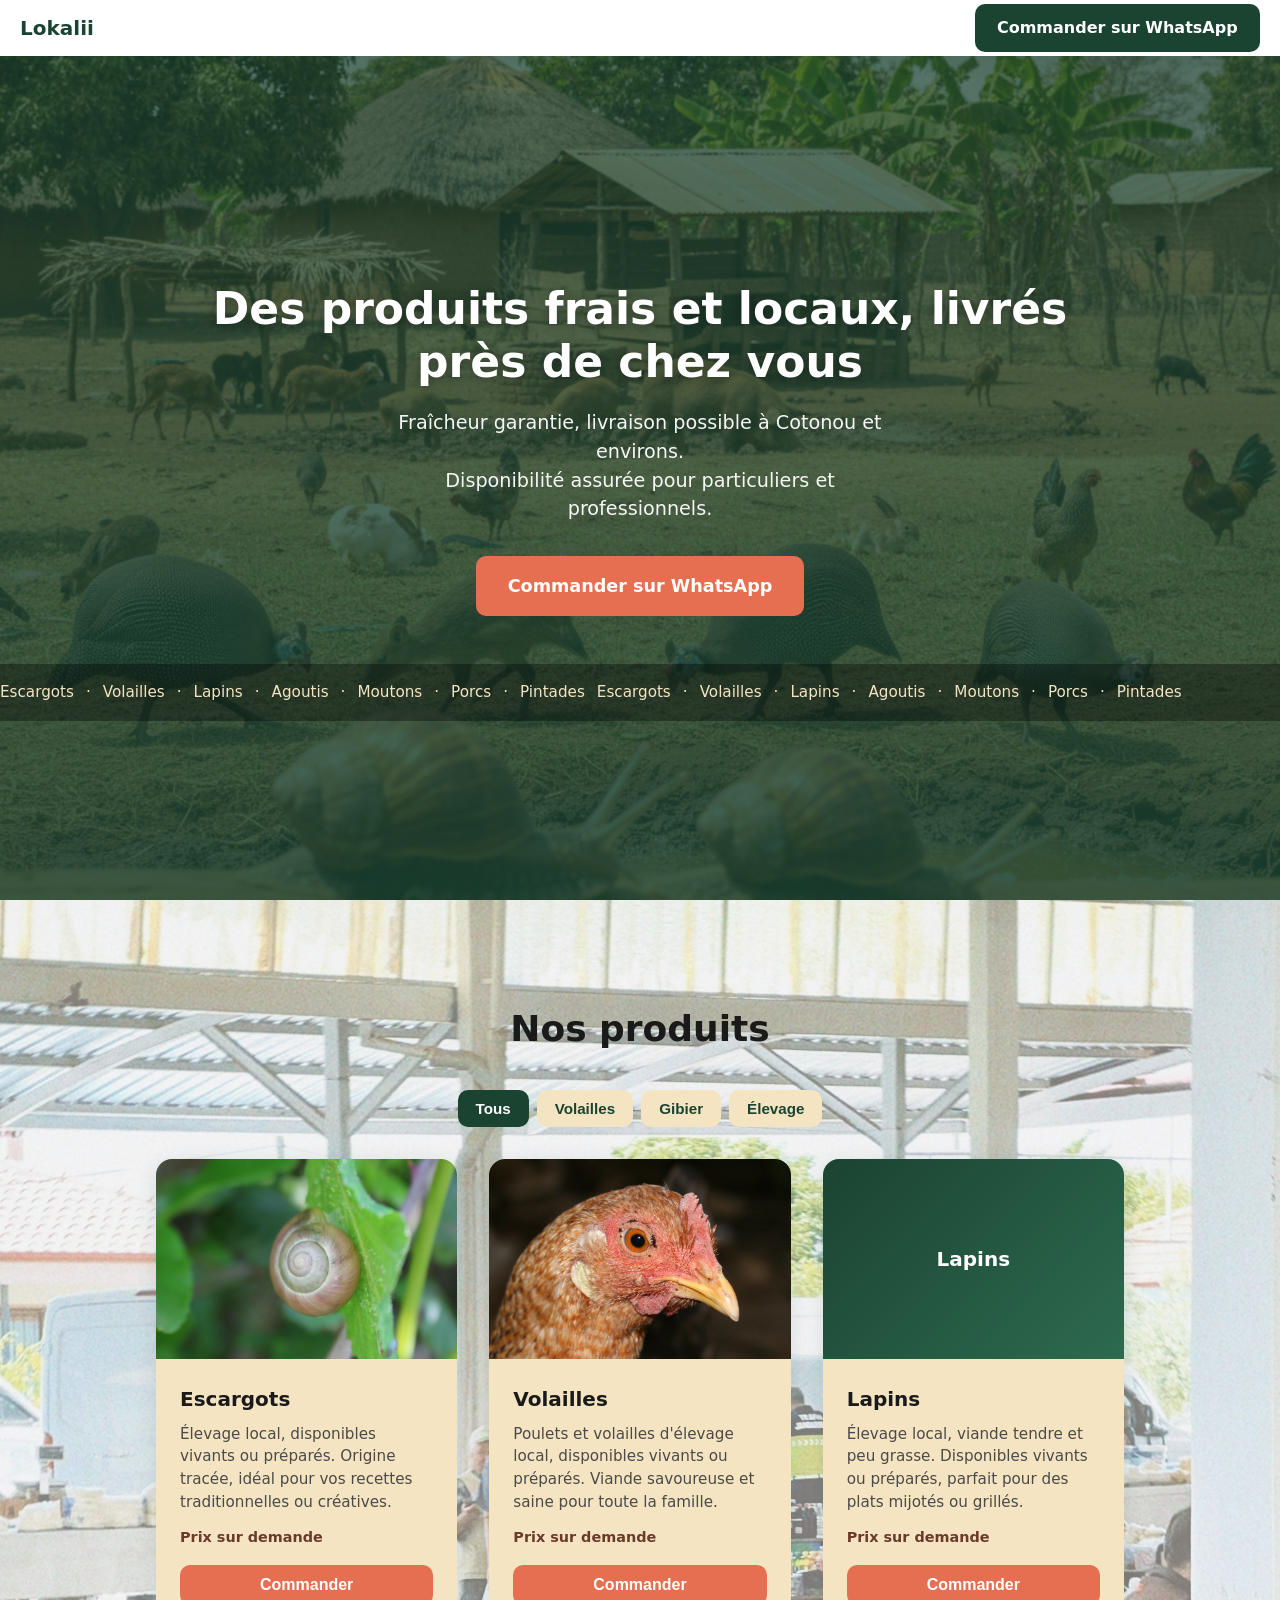
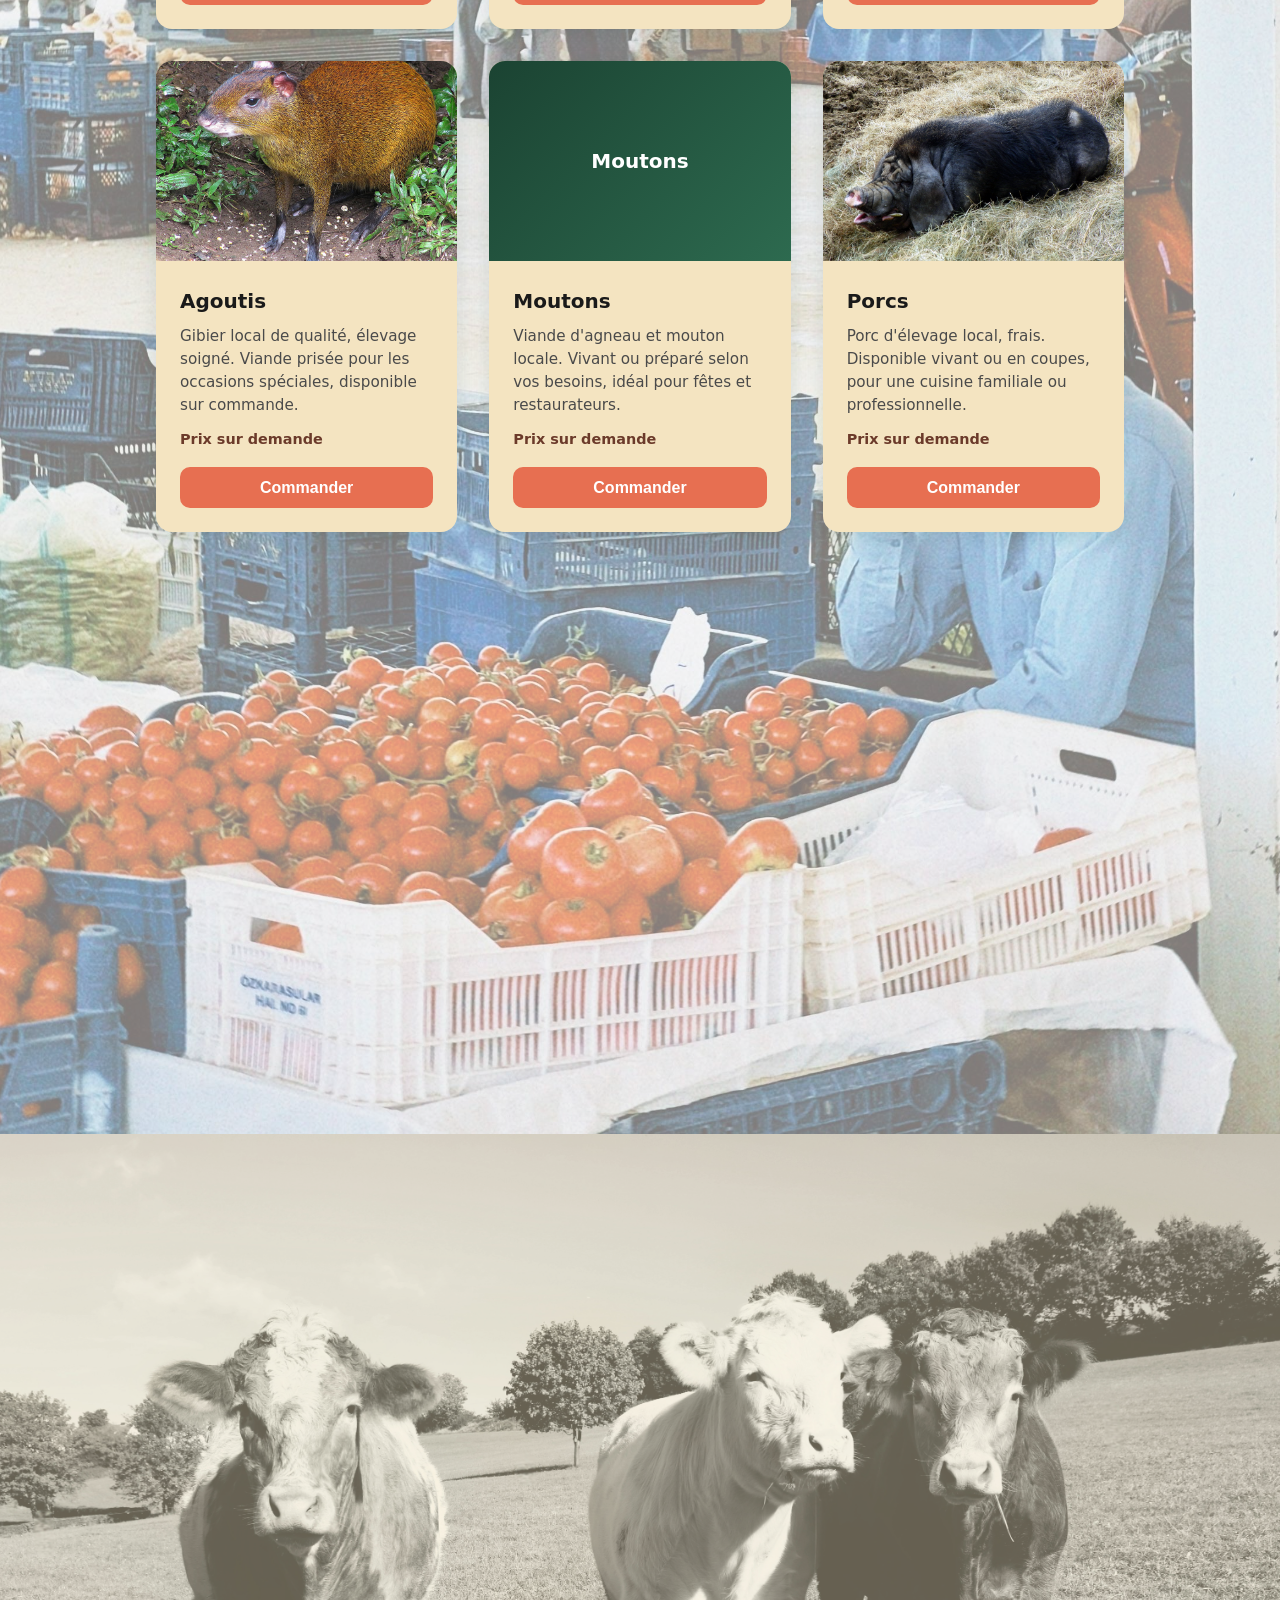
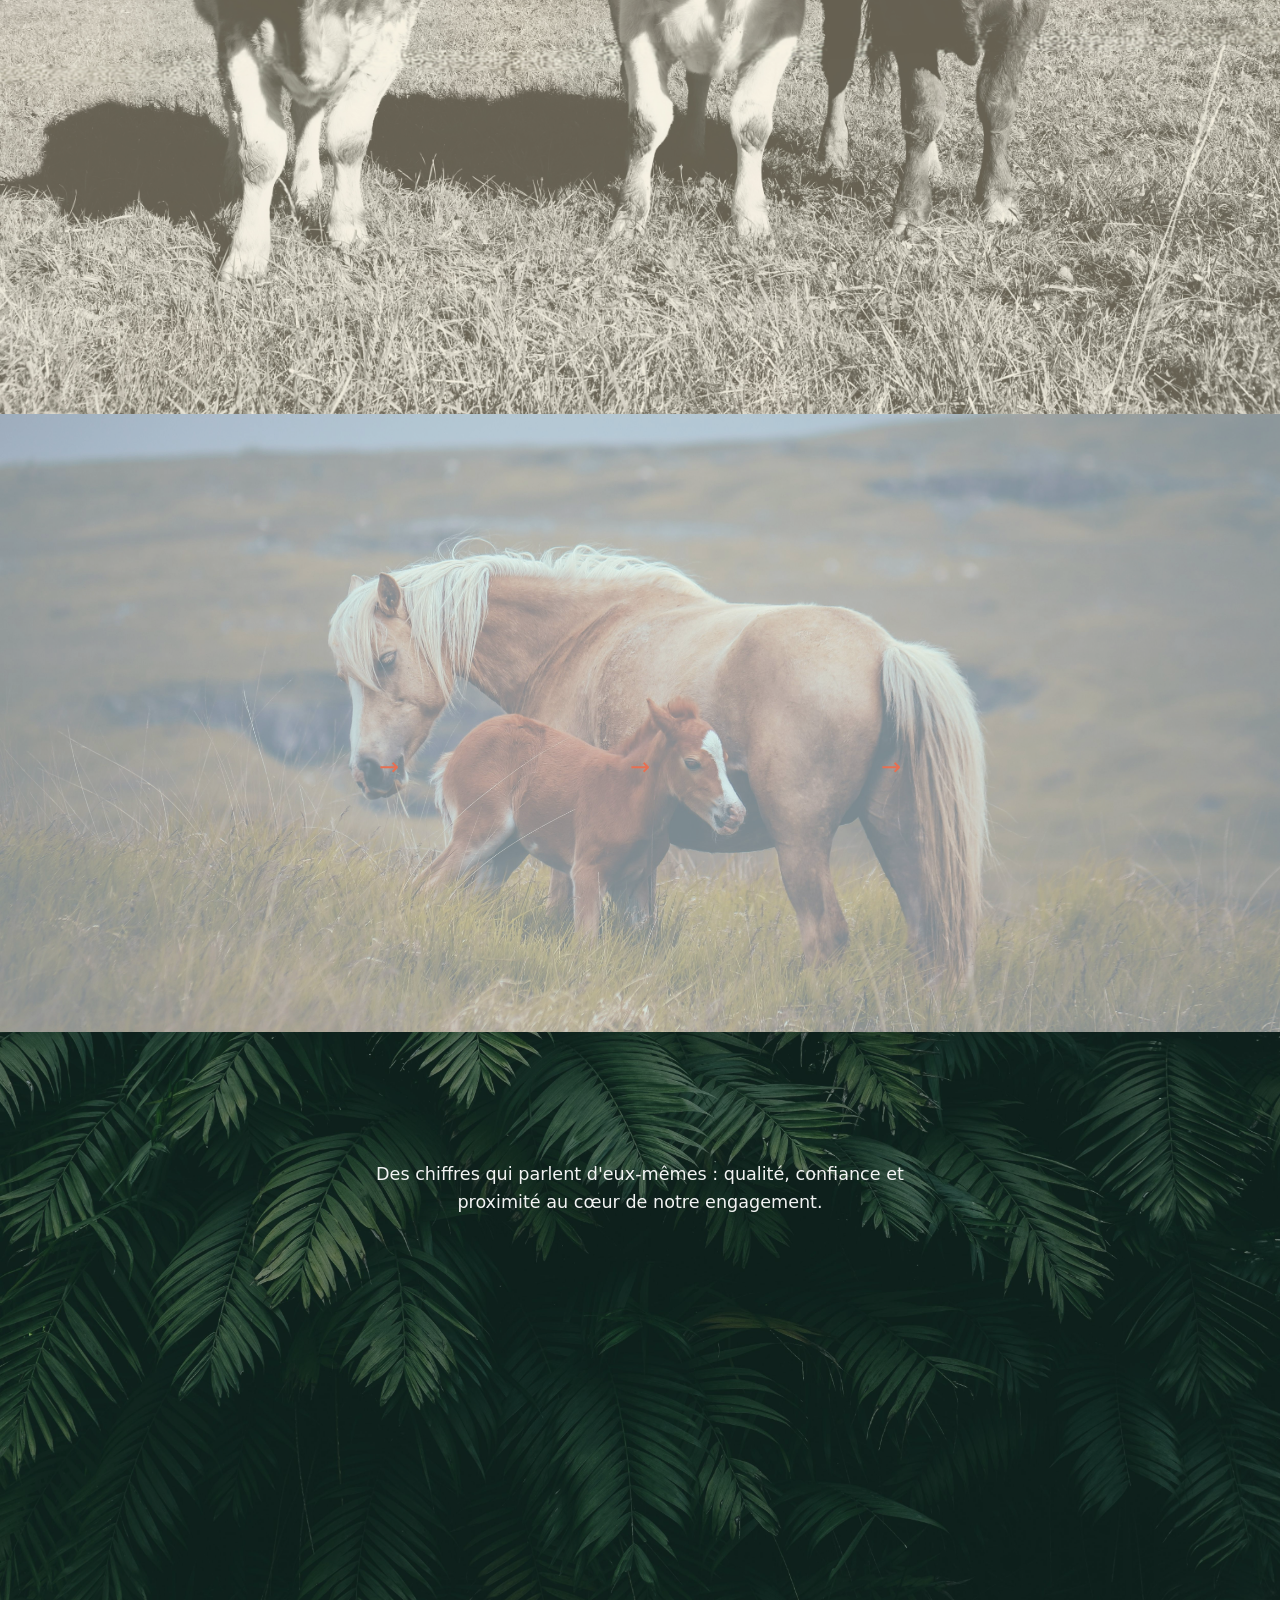
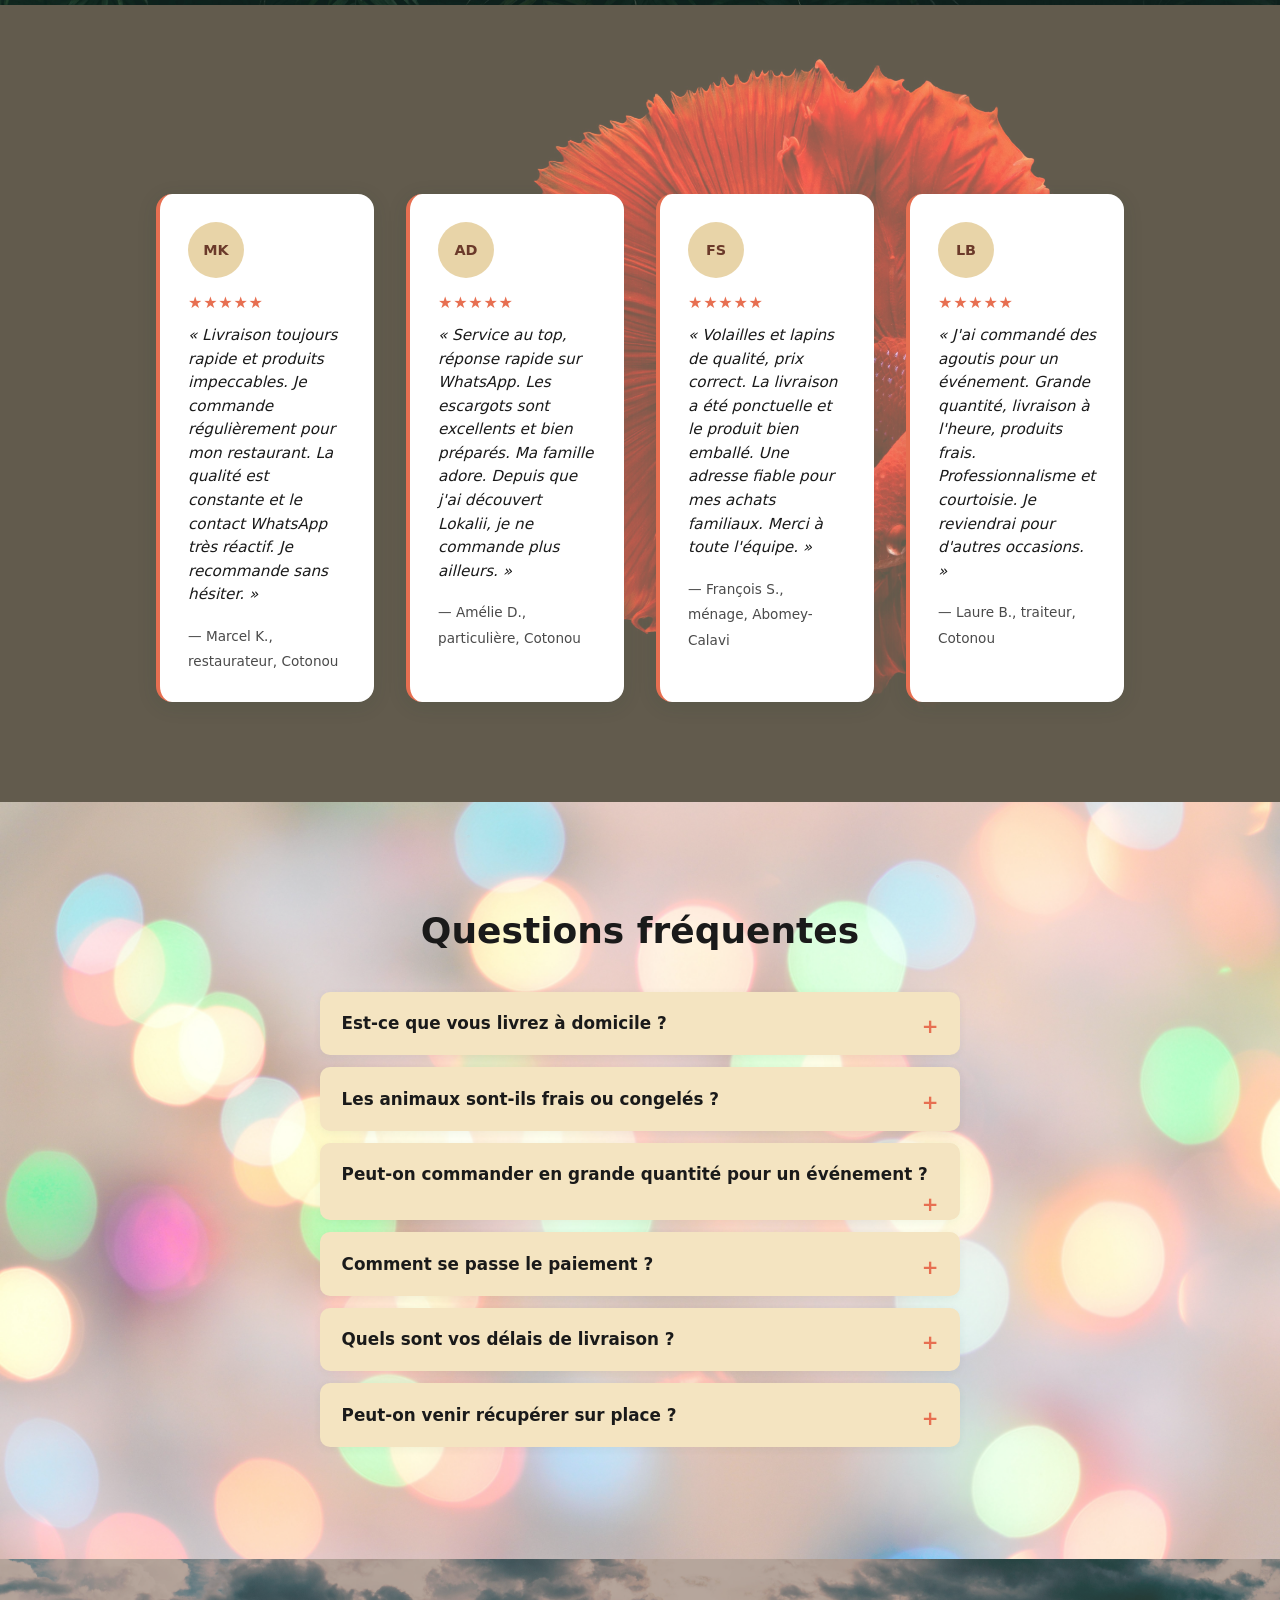
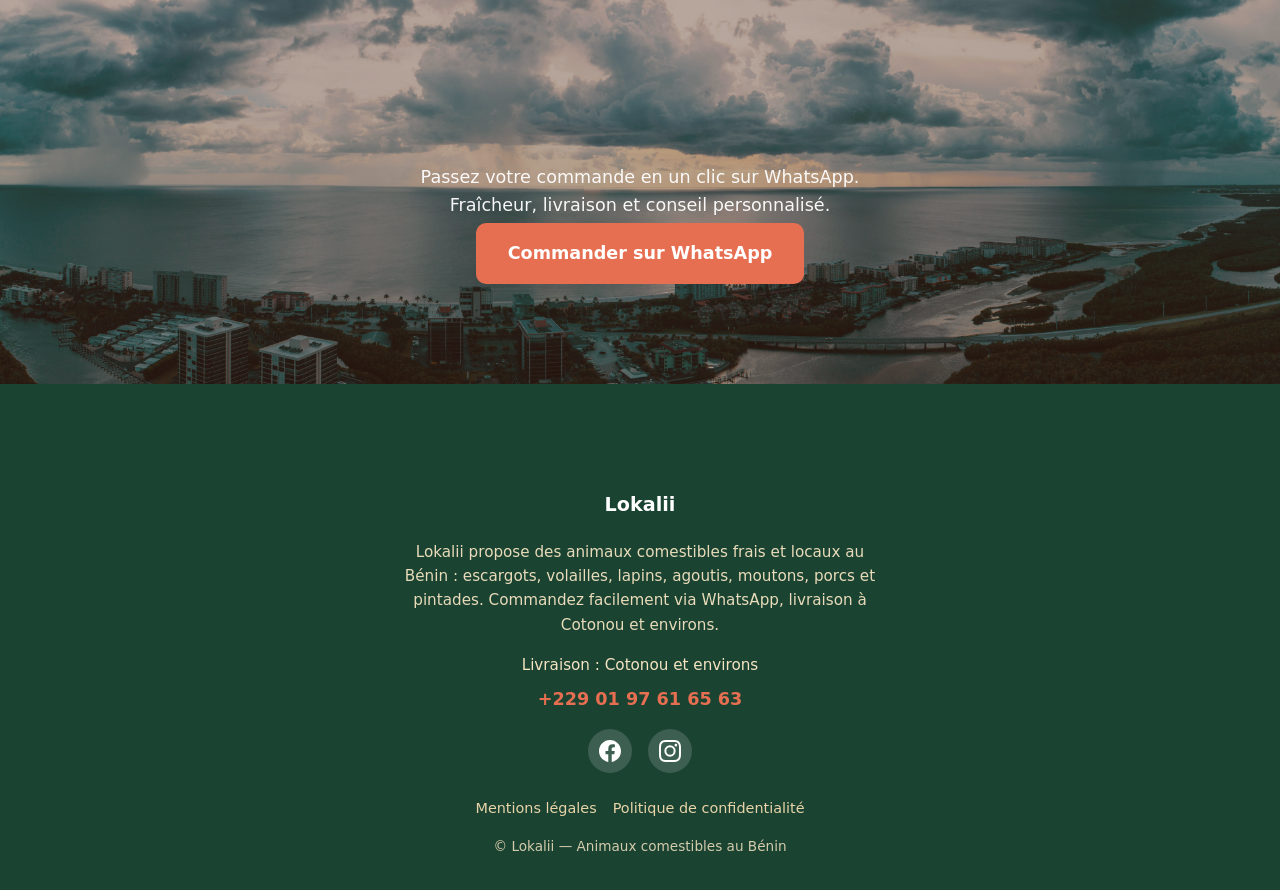
==== commit 5385121c: "mise a jour du site" ====
--- a/index.html
+++ b/index.html
@@ -9,7 +9,11 @@
 </head>
 <body>
   <header class="navbar" id="navbar">
-    <a href="index.html" class="navbar__logo">Lokalii</a>
+    <a href="index.html" class="navbar__logo">
+      <span class="navbar__logo-wrap">
+        <object data="images/logo.pdf" type="application/pdf" class="navbar__logo-pdf" aria-label="Lokalii" title="Lokalii"><span class="navbar__logo-text">Lokalii</span></object>
+      </span>
+    </a>
     <a href="#" class="navbar__cta btn btn--whatsapp" id="nav-whatsapp" aria-label="Commander sur WhatsApp">Commander sur WhatsApp</a>
   </header>
 
@@ -292,15 +296,17 @@
 
   <footer class="footer">
     <div class="container">
-      <a href="index.html" class="footer__logo">Lokalii</a>
+      <a href="index.html" class="footer__logo">
+        <object data="images/logo.pdf" type="application/pdf" class="footer__logo-pdf" aria-label="Lokalii" title="Lokalii"><span class="footer__logo-text">Lokalii</span></object>
+      </a>
       <p class="footer__desc">Lokalii propose des animaux comestibles frais et locaux au Bénin : escargots, volailles, lapins, agoutis, moutons, porcs et pintades. Commandez facilement via WhatsApp, livraison à Cotonou et environs.</p>
       <p class="footer__zone">Livraison : Cotonou et environs</p>
       <a href="#" class="footer__phone js-whatsapp-link" data-phone="2290197616563" data-message="">+229 01 97 61 65 63</a>
       <div class="footer__social">
-        <a href="[FACEBOOK_LINK]" target="_blank" rel="noopener noreferrer" class="footer__social-link" aria-label="Facebook">
+        <a href="https://www.facebook.com/share/18EAtzZrat/" target="_blank" rel="noopener noreferrer" class="footer__social-link" aria-label="Facebook">
           <svg width="22" height="22" viewBox="0 0 24 24" fill="currentColor" aria-hidden="true"><path d="M24 12.073c0-6.627-5.373-12-12-12s-12 5.373-12 12c0 5.99 4.388 10.954 10.125 11.854v-8.385H7.078v-3.47h3.047V9.43c0-3.007 1.792-4.669 4.533-4.669 1.312 0 2.686.235 2.686.235v2.953H15.83c-1.491 0-1.956.925-1.956 1.874v2.25h3.328l-.532 3.47h-2.796v8.385C19.612 23.027 24 18.062 24 12.073z"/></svg>
         </a>
-        <a href="[INSTAGRAM_LINK]" target="_blank" rel="noopener noreferrer" class="footer__social-link" aria-label="Instagram">
+        <a href="https://www.instagram.com/lokalii1/" target="_blank" rel="noopener noreferrer" class="footer__social-link" aria-label="Instagram">
           <svg width="22" height="22" viewBox="0 0 24 24" fill="currentColor" aria-hidden="true"><path d="M12 2.163c3.204 0 3.584.012 4.85.07 3.252.148 4.771 1.691 4.919 4.919.058 1.265.069 1.645.069 4.849 0 3.205-.012 3.584-.069 4.849-.149 3.225-1.664 4.771-4.919 4.919-1.266.058-1.644.07-4.85.07-3.204 0-3.584-.012-4.849-.07-3.26-.149-4.771-1.699-4.919-4.92-.058-1.265-.07-1.644-.07-4.849 0-3.204.013-3.583.07-4.849.149-3.227 1.664-4.771 4.919-4.919 1.266-.057 1.645-.069 4.849-.069zM12 0C8.741 0 8.333.014 7.053.072 2.695.272.273 2.69.073 7.052.014 8.333 0 8.741 0 12c0 3.259.014 3.668.072 4.948.2 4.358 2.618 6.78 6.98 6.98C8.333 23.986 8.741 24 12 24c3.259 0 3.668-.014 4.948-.072 4.354-.2 6.782-2.618 6.979-6.98.059-1.28.073-1.689.073-4.948 0-3.259-.014-3.667-.072-4.947-.196-4.354-2.617-6.78-6.979-6.98C15.668.014 15.259 0 12 0zm0 5.838a6.162 6.162 0 100 12.324 6.162 6.162 0 000-12.324zM12 16a4 4 0 110-8 4 4 0 010 8zm6.406-11.845a1.44 1.44 0 100 2.881 1.44 1.44 0 000-2.881z"/></svg>
         </a>
       </div>
--- a/style.css
+++ b/style.css
@@ -16,7 +16,7 @@
   --radius: 10px;
   --radius-lg: 16px;
   --container: min(100% - 2rem, 1000px);
-  --nav-height: 64px;
+  --nav-height: 56px;
   --section-padding: 100px;
 }
 
@@ -37,6 +37,7 @@
   line-height: 1.6;
   color: var(--text);
   background: var(--cream);
+  overflow-x: hidden;
 }
 
 img {
@@ -94,17 +95,65 @@
   top: 0;
   left: 0;
   right: 0;
-  z-index: 1000;
+  width: 100%;
+  z-index: 9999;
   display: flex;
   align-items: center;
   justify-content: space-between;
-  padding: 0.875rem 1.25rem;
+  min-height: var(--nav-height);
+  padding: 0 1.25rem;
   background: var(--white);
   box-shadow: var(--shadow);
+  overflow: hidden;
+  overflow-x: hidden;
+  overflow-y: hidden;
+  flex-shrink: 0;
+}
+
+.navbar::-webkit-scrollbar,
+.navbar *::-webkit-scrollbar {
+  display: none;
+}
+
+.navbar,
+.navbar * {
+  scrollbar-width: none;
+  -ms-overflow-style: none;
 }
 
 .navbar__logo {
+  display: inline-flex;
+  align-items: center;
+  flex-shrink: 0;
   font-size: 1.5rem;
+  font-weight: 700;
+  color: var(--green);
+  text-decoration: none;
+}
+
+.navbar__logo-wrap {
+  display: block;
+  width: 95px;
+  height: 40px;
+  overflow: hidden !important;
+  flex-shrink: 0;
+}
+
+.navbar__logo-wrap object {
+  overflow: hidden !important;
+}
+
+.navbar__logo-pdf {
+  display: block;
+  width: 95px;
+  height: 40px;
+  pointer-events: none;
+  object-fit: contain;
+}
+
+.navbar__logo-text {
+  display: inline-block;
+  font-size: 1.25rem;
   font-weight: 700;
   color: var(--green);
 }
@@ -166,7 +215,7 @@
   flex-direction: column;
   justify-content: center;
   align-items: center;
-  padding-top: var(--nav-height);
+  padding-top: calc(var(--nav-height) + 1rem);
   padding-bottom: 0;
   text-align: center;
   overflow: hidden;
@@ -176,19 +225,11 @@
   position: absolute;
   inset: 0;
   background: linear-gradient(135deg, var(--green) 0%, var(--green-light) 50%, var(--brown) 100%);
+  background-image: url("images/hero.png");
   background-size: cover;
   background-position: center;
-}
-
-/* Optionnel : décommentez quand hero.jpg est ajouté dans images/
-.hero__bg::after {
-  content: "";
-  position: absolute;
-  inset: 0;
-  background: url("images/hero.jpg") center/cover no-repeat;
-  opacity: 0.25;
-}
-*/
+  background-repeat: no-repeat;
+}
 
 .hero__overlay {
   position: absolute;
@@ -254,7 +295,25 @@
 
 /* ===== Products ===== */
 .products {
+  position: relative;
   background: var(--white);
+  background-image: url("images/section-products.jpg");
+  background-size: cover;
+  background-position: center;
+  background-attachment: scroll;
+}
+
+.products::before {
+  content: "";
+  position: absolute;
+  inset: 0;
+  background: rgba(255, 255, 255, 0.48);
+  z-index: 0;
+}
+
+.products .container {
+  position: relative;
+  z-index: 1;
 }
 
 .products__filters {
@@ -382,7 +441,25 @@
 
 /* ===== Why us ===== */
 .why-us {
+  position: relative;
   background: var(--cream);
+  background-image: url("images/section-why.jpg");
+  background-size: cover;
+  background-position: center;
+  background-attachment: scroll;
+}
+
+.why-us::before {
+  content: "";
+  position: absolute;
+  inset: 0;
+  background: rgba(244, 228, 193, 0.42);
+  z-index: 0;
+}
+
+.why-us .container {
+  position: relative;
+  z-index: 1;
 }
 
 .why-us__grid {
@@ -442,7 +519,25 @@
 
 /* ===== How it works ===== */
 .how-it-works {
+  position: relative;
   background: var(--white);
+  background-image: url("images/section-how.jpg");
+  background-size: cover;
+  background-position: center;
+  background-attachment: scroll;
+}
+
+.how-it-works::before {
+  content: "";
+  position: absolute;
+  inset: 0;
+  background: rgba(255, 255, 255, 0.45);
+  z-index: 0;
+}
+
+.how-it-works .container {
+  position: relative;
+  z-index: 1;
 }
 
 .how-it-works__track {
@@ -528,8 +623,26 @@
 
 /* ===== Stats ===== */
 .stats {
+  position: relative;
   background: linear-gradient(135deg, var(--green) 0%, var(--green-light) 100%);
-  color: var(--white);
+  background-image: url("images/section-stats.jpg");
+  background-size: cover;
+  background-position: center;
+  background-attachment: scroll;
+  color: var(--white);
+}
+
+.stats::before {
+  content: "";
+  position: absolute;
+  inset: 0;
+  background: rgba(27, 67, 50, 0.38);
+  z-index: 0;
+}
+
+.stats .container {
+  position: relative;
+  z-index: 1;
 }
 
 .stats__intro {
@@ -591,7 +704,25 @@
 
 /* ===== Testimonials ===== */
 .testimonials {
+  position: relative;
   background: var(--cream);
+  background-image: url("images/section-testimonials.jpg");
+  background-size: cover;
+  background-position: center;
+  background-attachment: scroll;
+}
+
+.testimonials::before {
+  content: "";
+  position: absolute;
+  inset: 0;
+  background: rgba(244, 228, 193, 0.40);
+  z-index: 0;
+}
+
+.testimonials .container {
+  position: relative;
+  z-index: 1;
 }
 
 .testimonials__grid {
@@ -675,7 +806,25 @@
 
 /* ===== FAQ ===== */
 .faq {
+  position: relative;
   background: var(--white);
+  background-image: url("images/section-faq.jpg");
+  background-size: cover;
+  background-position: center;
+  background-attachment: scroll;
+}
+
+.faq::before {
+  content: "";
+  position: absolute;
+  inset: 0;
+  background: rgba(255, 255, 255, 0.48);
+  z-index: 0;
+}
+
+.faq .container {
+  position: relative;
+  z-index: 1;
 }
 
 .faq__list {
@@ -732,9 +881,27 @@
 
 /* ===== CTA final ===== */
 .cta-final {
+  position: relative;
   background: linear-gradient(135deg, var(--brown) 0%, var(--brown-light) 100%);
+  background-image: url("images/section-cta.jpg");
+  background-size: cover;
+  background-position: center;
+  background-attachment: scroll;
   color: var(--white);
   text-align: center;
+}
+
+.cta-final::before {
+  content: "";
+  position: absolute;
+  inset: 0;
+  background: rgba(107, 58, 42, 0.35);
+  z-index: 0;
+}
+
+.cta-final .container {
+  position: relative;
+  z-index: 1;
 }
 
 .cta-final__title {
@@ -764,11 +931,30 @@
 }
 
 .footer__logo {
+  display: inline-flex;
+  align-items: center;
+  justify-content: center;
+  font-size: 1.5rem;
+  font-weight: 700;
+  color: var(--white);
+  margin-bottom: 1rem;
+  text-decoration: none;
+}
+
+.footer__logo-pdf {
+  display: block;
+  height: 40px;
+  width: auto;
+  max-width: 140px;
+  pointer-events: none;
+  object-fit: contain;
+}
+
+.footer__logo-text {
   display: inline-block;
-  font-size: 1.5rem;
-  font-weight: 700;
-  color: var(--white);
-  margin-bottom: 1rem;
+  font-size: 1.2rem;
+  font-weight: 700;
+  color: var(--white);
 }
 
 .footer__desc {
